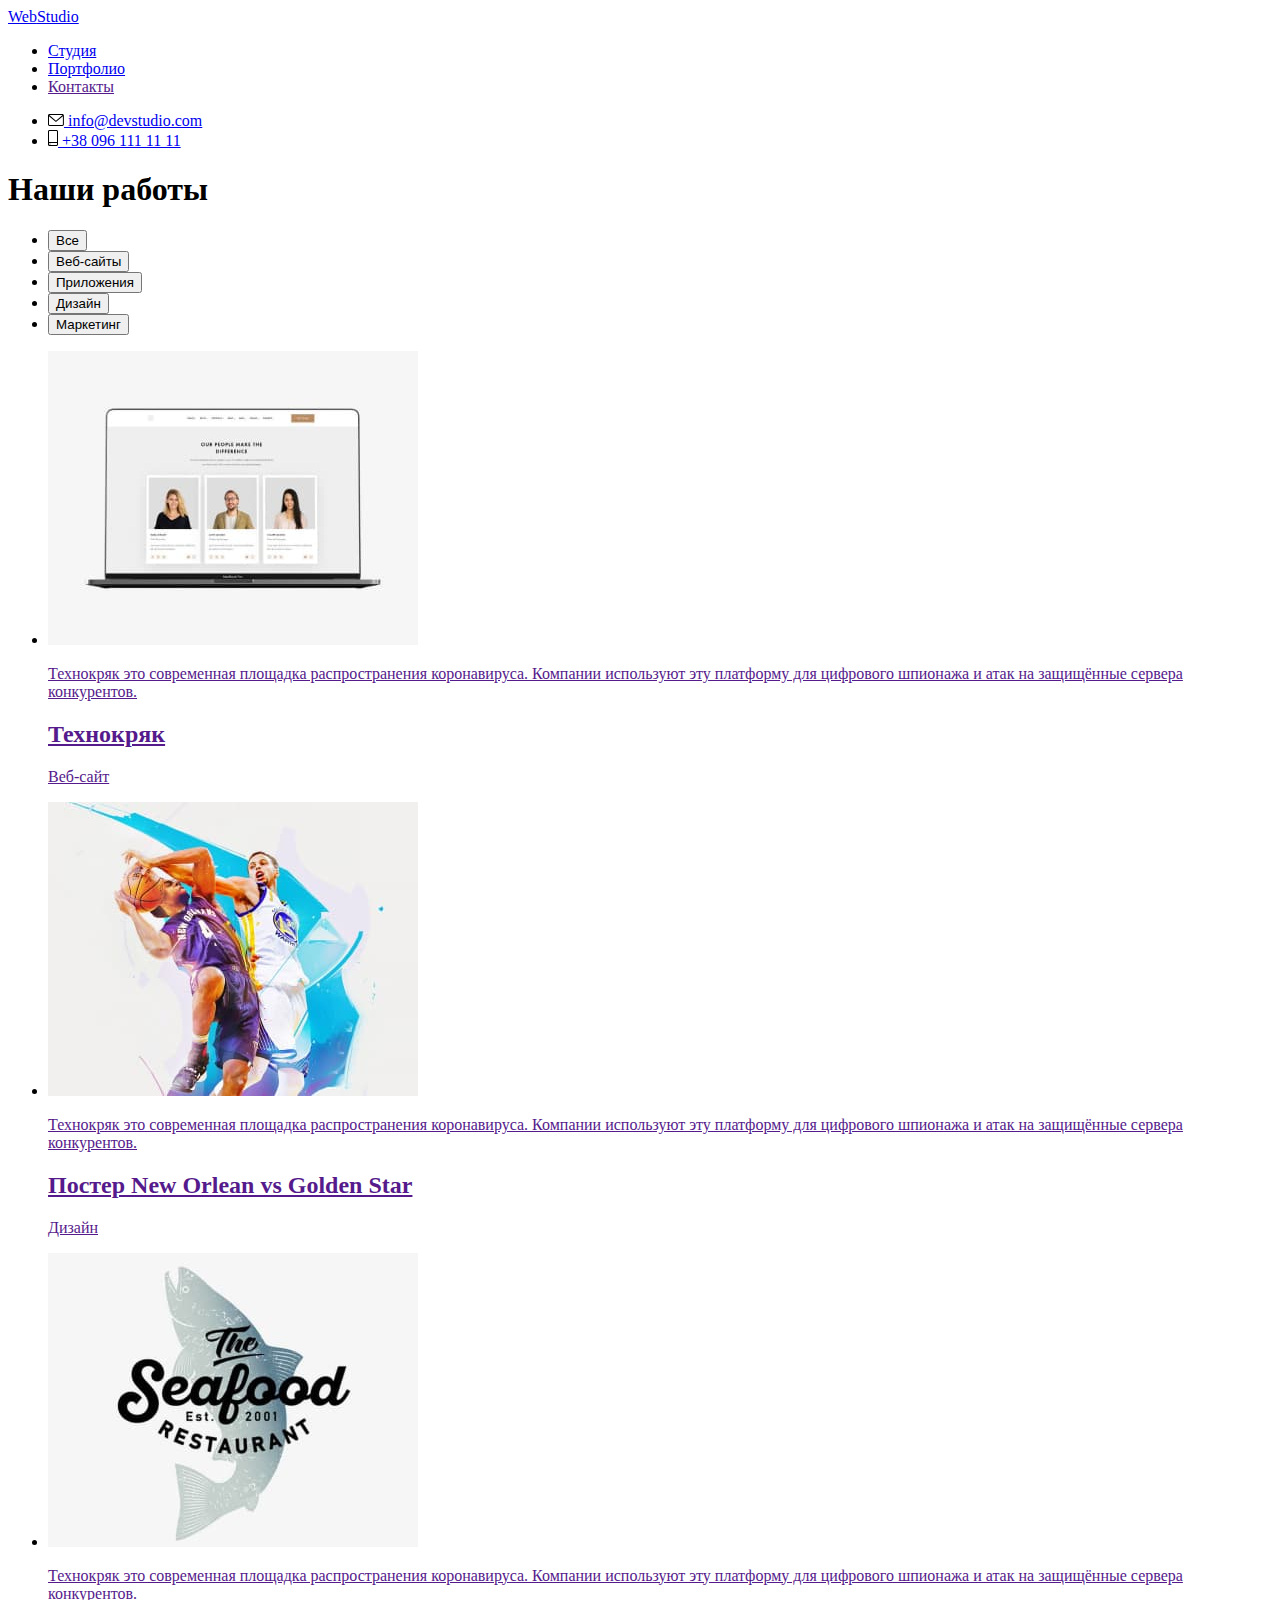
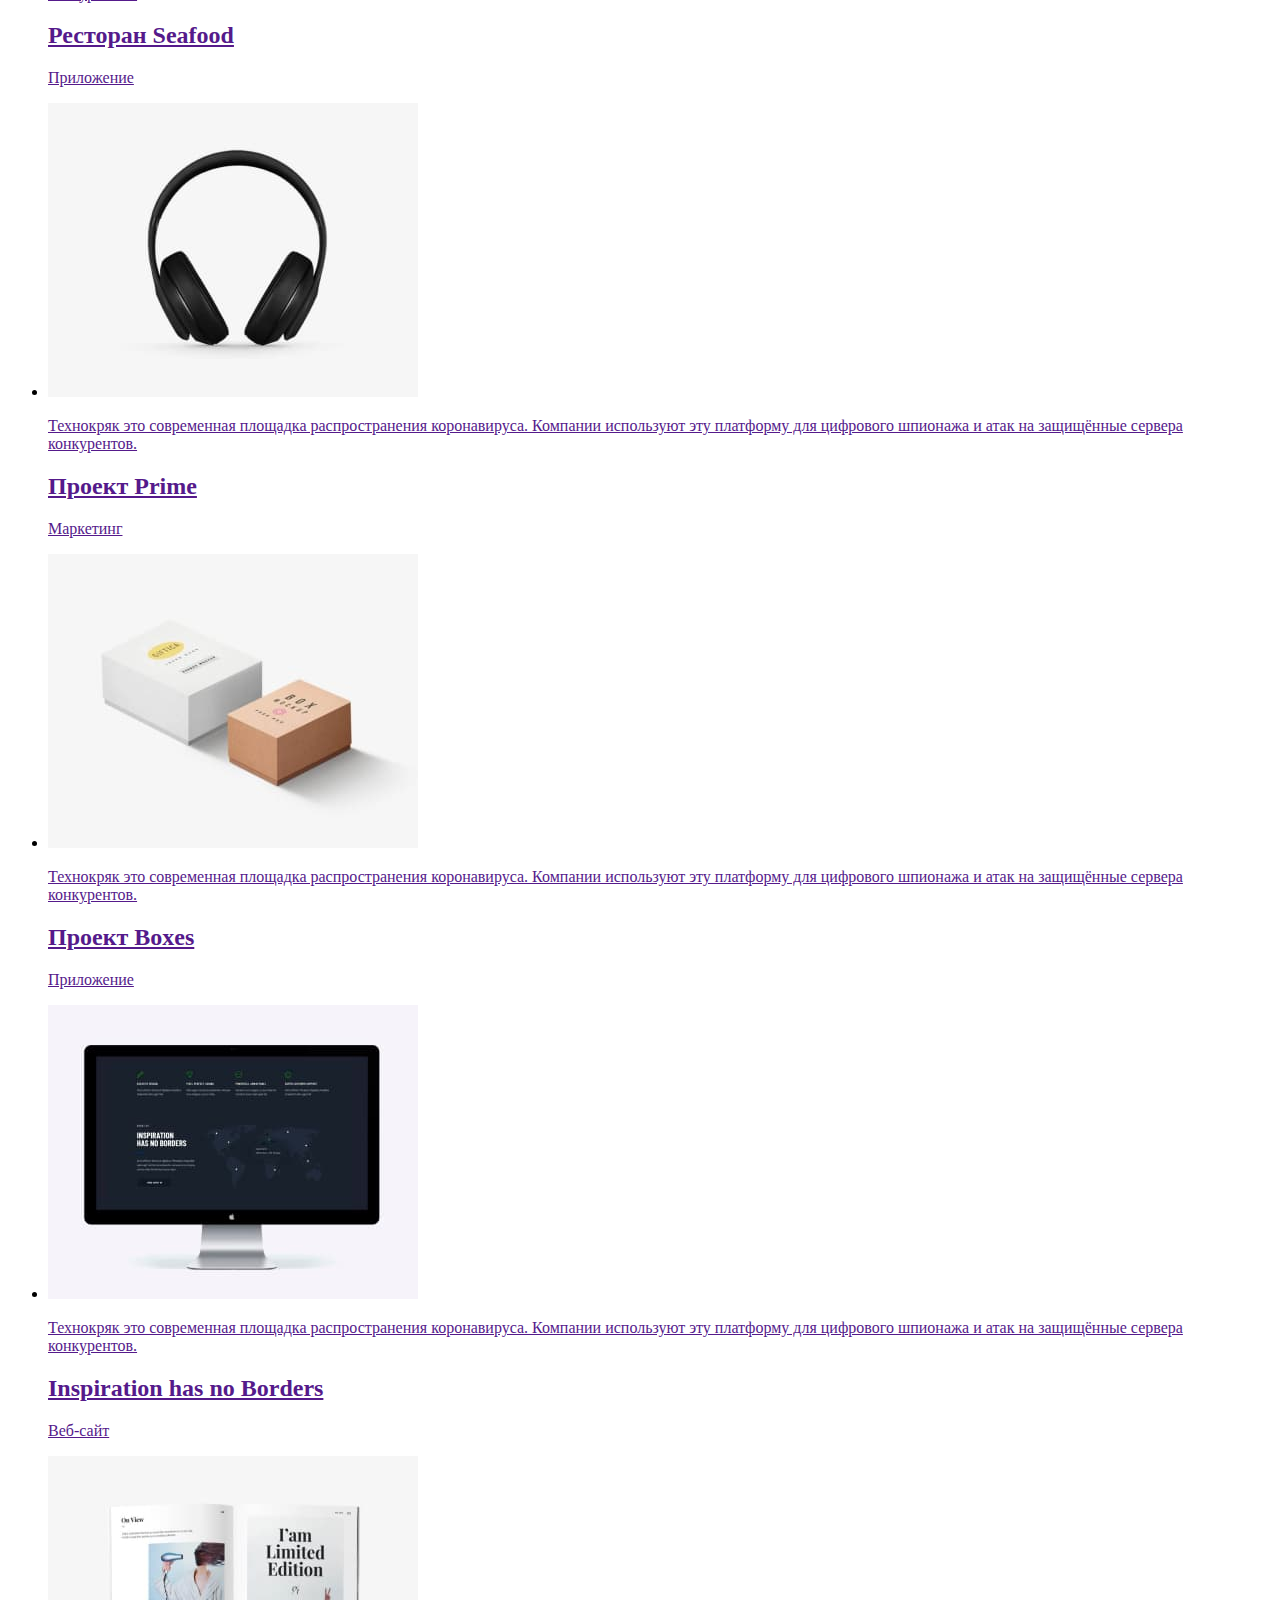
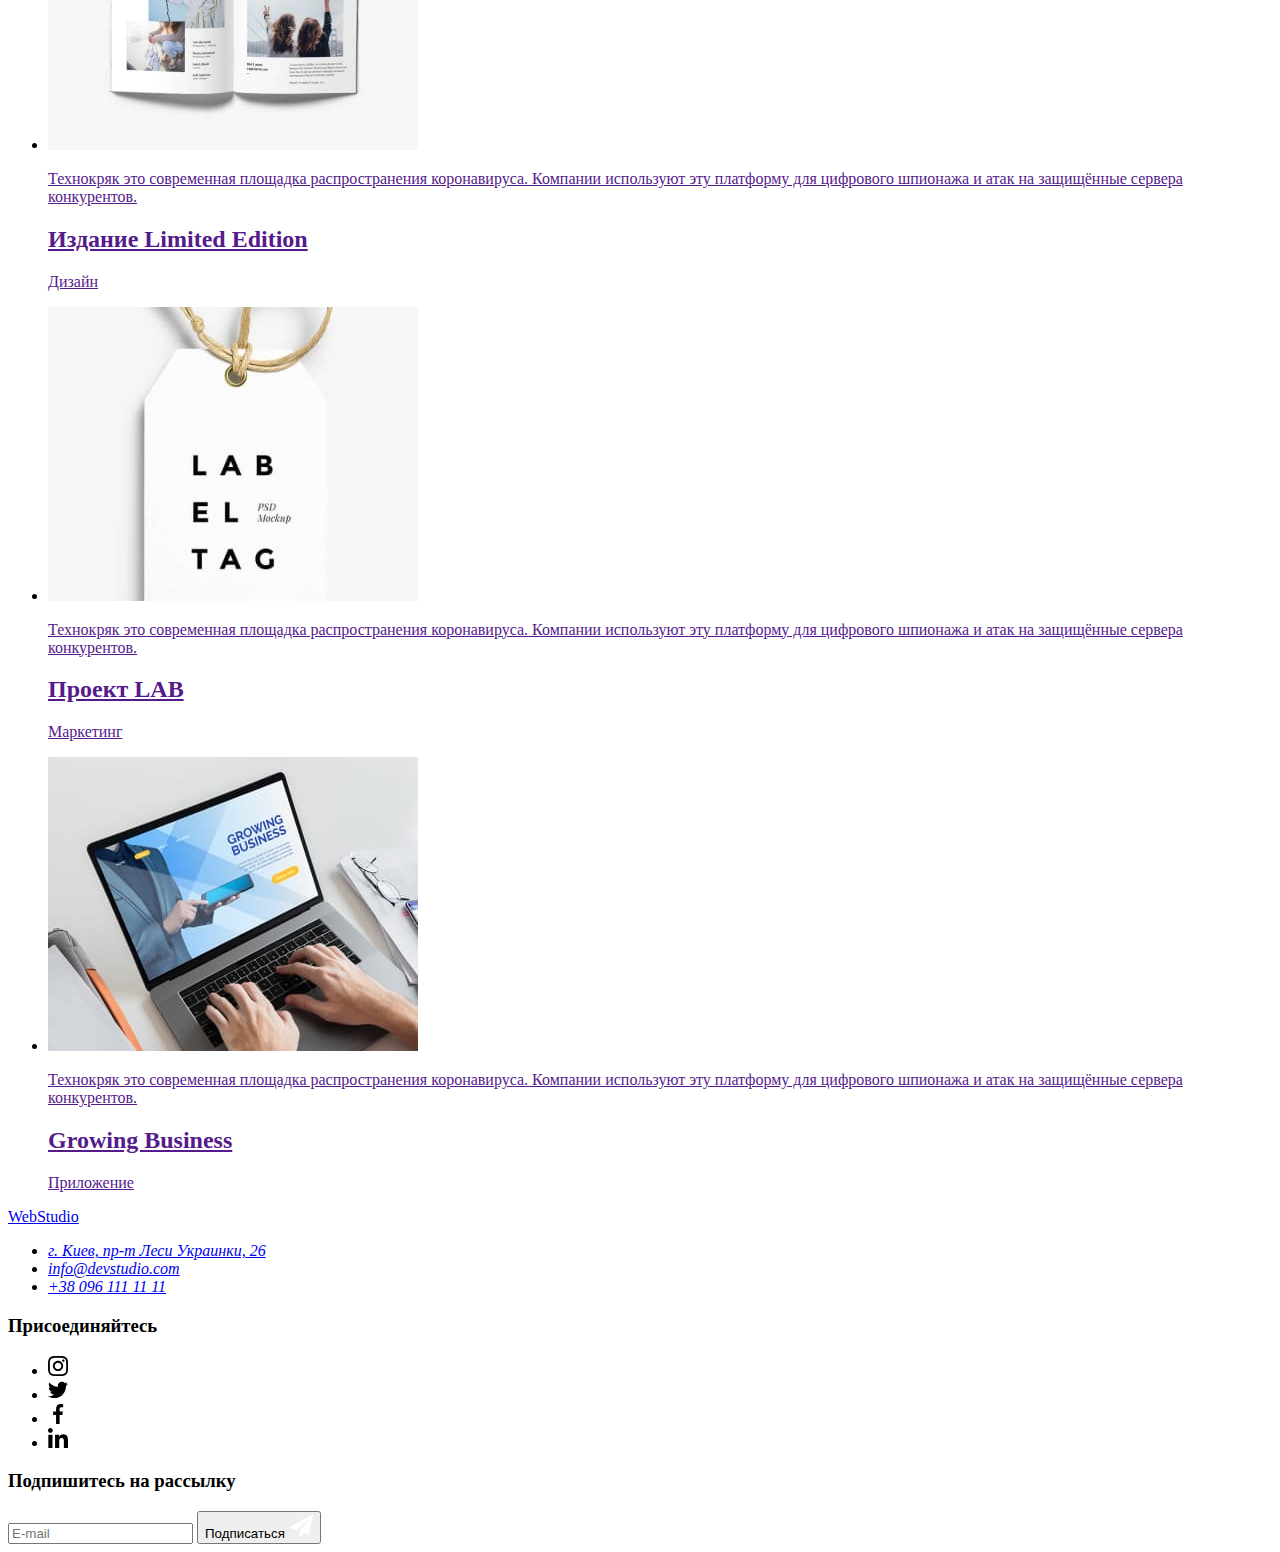
==== portfolio.html @ 63162051 "sass" ====
<!DOCTYPE html>
<html lang="ru">
<head>
    <meta charset="UTF-8">
    <meta http-equiv="X-UA-Compatible" content="IE=edge">
    <meta name="viewport" content="width=device-width, initial-scale=1.0">
    <title>Portfolio</title>
    <link rel="stylesheet" href="./dist/main.min.css">
</head>
<body>
    <header class="container header-container">
        <nav class="site-nav">
            <a href="./index.html" class="logo">Web<span class="logo__style">Studio</span></a>
            <ul class="navigation">
                <li class="navigation__item">
                    <a href="./index.html" class="navigation__link ">Студия</a>
                </li>
                <li class="navigation__item">
                    <a href="./portfolio.html" class="navigation__link navigation__link-current">Портфолио</a>
                </li>
                <li class="navigation__item">
                    <a href="" class="navigation__link">Контакты</a>
                </li>
            </ul>
        </nav>
        <ul class="contacts">
            <li class="contacts__item">
                <a href="mailto:info@devstudio.com" class="contacts__link">
                    <svg class="contacts__icon" width="16" height="12">
                        <use href="./images/sprite.svg#icon-envelope">
                        </use>
                    </svg> info@devstudio.com
                </a>
            </li>
            <li class="contacts__item">
                <a href="tel:+380961111111" class="contacts__link">
                    <svg class="contacts__icon" width="10" height="16">
                        <use href="./images/sprite.svg#icon-smartphone">
                        </use>
                    </svg> +38 096 111 11 11
                </a>
            </li>
        </ul>
    </header>
    <!--Основной контент страницы Портфолио-->
    <main>
        <section class="section section__project">
            <div class="container">
                <!--Загаловок скроем-->
                <h1 class="visually-hidden">Наши работы</h1>
                <ul class="filter">
                    <li class="filter__item"><button type="button" class="filter__style">Все</button></li>
                    <li class="filter__item"><button type="button" class="filter__style">Веб-сайты</button></li>
                    <li class="filter__item"><button type="button" class="filter__style">Приложения</button></li>
                    <li class="filter__item"><button type="button" class="filter__style">Дизайн</button></li>
                    <li class="filter__item"><button type="button" class="filter__style">Маркетинг</button></li>
                </ul>
                <ul class="project">
                    <li class="project__item">
                        <a href="" class="project__content">
                            <div class="project__wrapp">
                                <img src="./images/kryak.jpg" alt="Ноутбук с изображением сайта" width="370" height="294">
                                <p class="project-hidden-late">
                                    Технокряк это современная площадка распространения коронавируса. Компании используют эту платформу для цифрового
                                    шпионажа и атак на защищённые сервера конкурентов.
                                </p>
                            </div>
                            <div class="project__box">
                                <h2 class="project__title">Технокряк</h2>
                                <p class="project__text">Веб-сайт</p>
                            </div>
                        </a>
                    </li>
                    <li class="project__item">
                        <a href="" class="project__content">
                            <div class="project__wrapp">
                                <img src="./images/poster.jpg" alt="Два баскетболиста с мячом в прыжке" width="370" height="294">
                                <p class="project-hidden-late">
                                    Технокряк это современная площадка распространения коронавируса. Компании используют эту платформу для цифрового
                                    шпионажа и атак на защищённые сервера конкурентов.
                                </p>
                            </div>
                            <div class="project__box">
                                <h2 class="project__title">Постер New Orlean vs Golden Star</h2>
                                <p class="project__text">Дизайн</p>
                            </div>
                        </a>
                    </li>
                    <li class="project__item">
                        <a href="" class="project__content">
                            <div class="project__wrapp">
                                <img src="./images/resto.jpg" alt="Логотип ресторана Seafood" width="370" height="294">
                                <p class="project-hidden-late">
                                    Технокряк это современная площадка распространения коронавируса. Компании используют эту платформу для цифрового
                                    шпионажа и атак на защищённые сервера конкурентов.
                                </p>
                            </div>
                            <div class="project__box">
                                <h2 class="project__title">Ресторан Seafood</h2>
                                <p class="project__text">Приложение</p>
                            </div>
                        </a>
                    </li>
                    <li class="project__item">
                        <a href="" class="project__content">
                            <div class="project__wrapp">
                                <img src="./images/prime.jpg" alt="Наушники" width="370" height="294">
                                <p class="project-hidden-late">
                                    Технокряк это современная площадка распространения коронавируса. Компании используют эту платформу для цифрового
                                    шпионажа и атак на защищённые сервера конкурентов.
                                </p>
                            </div>
                            <div class="project__box">
                                <h2 class="project__title">Проект Prime</h2>
                                <p class="project__text">Маркетинг</p>
                            </div>
                    </a>
                    </li>
                    <li class="project__item">
                        <a href="" class="project__content">
                            <div class="project__wrapp">
                                <img src="./images/boxes.jpg" alt="Две коробки" width="370" height="294">
                                <p class="project-hidden-late">
                                    Технокряк это современная площадка распространения коронавируса. Компании используют эту платформу для цифрового
                                    шпионажа и атак на защищённые сервера конкурентов.
                                </p>
                            </div>
                            <div class="project__box">
                                <h2 class="project__title">Проект Boxes</h2>
                                <p class="project__text">Приложение</p>
                            </div>
                        </a>
                    </li>
                    <li class="project__item">
                        <a href="" class="project__content">
                            <div class="project__wrapp">
                                <img src="./images/website.jpg" alt="Монитор Apple с изображением сайта" width="370" height="294">
                                <p class="project-hidden-late">
                                    Технокряк это современная площадка распространения коронавируса. Компании используют эту платформу для цифрового
                                    шпионажа и атак на защищённые сервера конкурентов.
                                </p>
                            </div>
                            <div class="project__box">
                                <h2 class="project__title">Inspiration has no Borders</h2>
                                <p class="project__text">Веб-сайт</p>
                            </div>
                        </a>
                    </li>
                    <li class="project__item">
                       <a href="" class="project__content">
                            <div class="project__wrapp">
                                <img src="./images/design.jpg" alt="Страницы журнала" width="370" height="294">
                                <p class="project-hidden-late">
                                    Технокряк это современная площадка распространения коронавируса. Компании используют эту платформу для цифрового
                                    шпионажа и атак на защищённые сервера конкурентов.
                                </p>
                            </div>
                            <div class="project__box">
                                <h2 class="project__title">Издание Limited Edition</h2>
                                <p class="project__text">Дизайн</p>
                            </div>
                       </a>
                    </li>
                    <li class="project__item">
                        <a href="" class="project__content">
                            <div class="project__wrapp">
                                <img src="./images/lab.jpg" alt="Белый ярлык для продукта" width="370" height="294">
                                <p class="project-hidden-late">
                                    Технокряк это современная площадка распространения коронавируса. Компании используют эту платформу для цифрового
                                    шпионажа и атак на защищённые сервера конкурентов.
                                </p>
                            </div>
                            <div class="project__box">
                                <h2 class="project__title">Проект LAB</h2>
                                <p class="project__text">Маркетинг</p>
                            </div>
                        </a>
                    </li>
                    <li class="project__item">
                        <a href="" class="project__content">
                            <div class="project__wrapp">
                                <img src="./images/app.jpg" alt="Ноутбук с изображением приложения" width="370" height="294">
                                <p class="project-hidden-late">
                                    Технокряк это современная площадка распространения коронавируса. Компании используют эту платформу для цифрового
                                    шпионажа и атак на защищённые сервера конкурентов.
                                </p>
                            </div>
                            <div class="project__box">
                                <h2 class="project__title">Growing Business</h2>
                                <p class="project__text">Приложение</p>
                            </div>
                        </a>
                    </li>
                </ul>
            </div>
        </section>
    </main>
    <!--Подвал-->
    <footer class="footer">
        <div class="container footer__position">
            <div class="footer__address">
                <a href="./index.html" class="logo logo__footer">Web<span class="logo__style-white">Studio</span></a>
                <address class="address">
                    <ul class="address__studio">
                        <li class="address__item">
                            <a href="https://www.google.com.ua/maps/place/%D0%B1%D1%83%D0%BB.+%D0%9B%D0%B5%D1%81%D0%B8+%D0%A3%D0%BA%D1%80%D0%B0%D0%B8%D0%BD%D0%BA%D0%B8,+26,+%D0%9A%D0%B8%D0%B5%D0%B2,+02000/@50.4265841,30.5361971,17z/"
                                target="_blank" class="link-map">г. Киев, пр-т Леси Украинки, 26</a>
                        </li>
                        <li class="address__item">
                            <a href="mailto:info@devstudio.com" class="address__link">info@devstudio.com</a>
                        </li>
                        <li class="address__item">
                            <a href="tel:+380961111111" class="address__link">+38 096 111 11 11</a>
                        </li>
                    </ul>
                </address>
            </div>
            <div class="account">
                <h3 class="account__title">Присоединяйтесь</h3>
                <ul class="account__list">
                    <li class="account__item">
                        <a href="" class="account__link">
                            <svg class="account__icon" width="20" height="20">
                                <use href="./images/sprite.svg#icon-instagram">
                                </use>
                            </svg>
                        </a>
                    </li>
                    <li class="account__item">
                        <a href="" class="account__link">
                            <svg class="account__icon" width="20" height="20">
                                <use href="./images/sprite.svg#icon-twitter">
                                </use>
                            </svg>
                        </a>
                    </li>
                    <li class="account__item">
                        <a href="" class="account__link">
                            <svg class="account__icon" width="20" height="20">
                                <use href="./images/sprite.svg#icon-facebook">
                                </use>
                            </svg>
                        </a>
                    </li>
                    <li class="account__item">
                        <a href="" class="account__link">
                            <svg class="account__icon" width="20" height="20">
                                <use href="./images/sprite.svg#icon-linkedin">
                                </use>
                            </svg>
                        </a>
                    </li>
                </ul>
            </div>
            <div class="footer-form-box">
                <h3 class="account__title">Подпишитесь на рассылку</h3>
                <form class="form">
                    <input type="email" name="email" placeholder="E-mail" class="form__input">
                    <button type="submit" class="form__submit">Подписаться
                        <svg class="form__svg" width="24" height="24">
                            <use href="./images/sprite.svg#icon-send"></use>
                        </svg>
                    </button>
                </form>
            </div>
        </div>
    </footer>
</body>
</html>
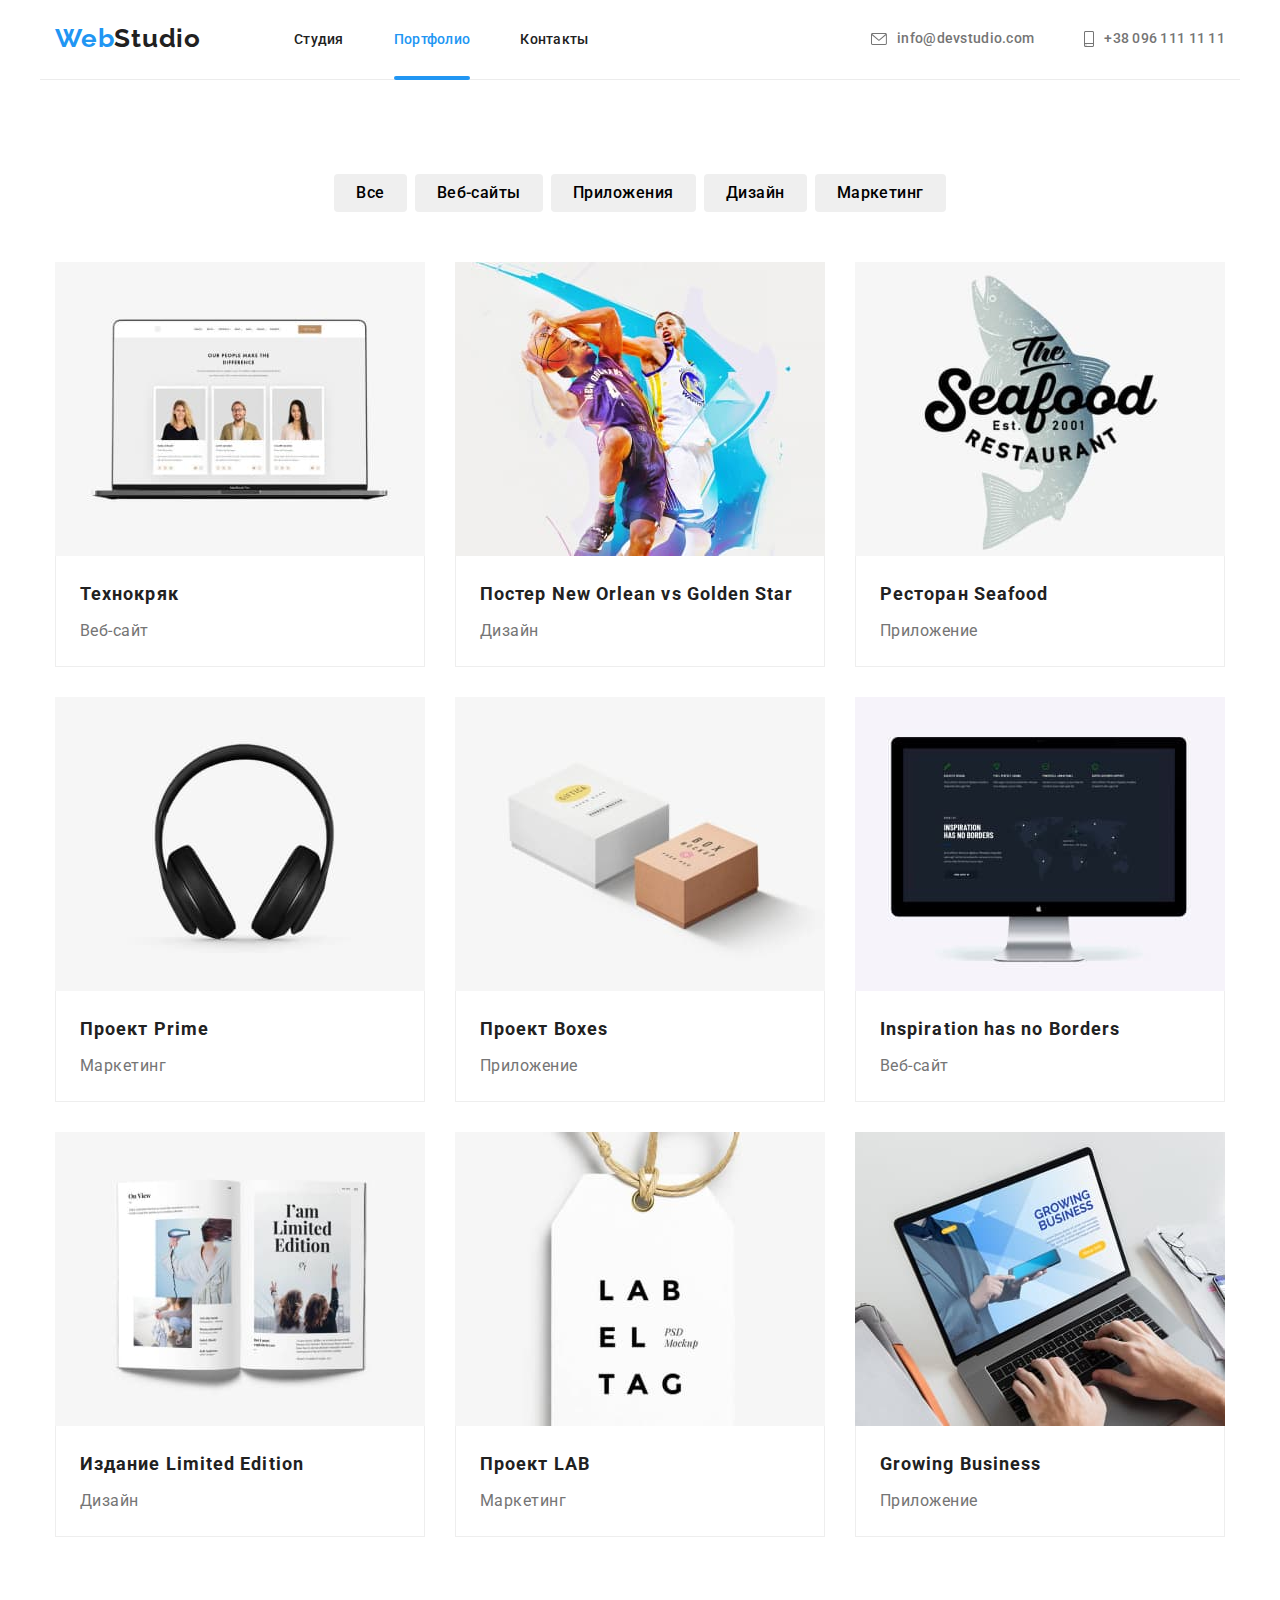
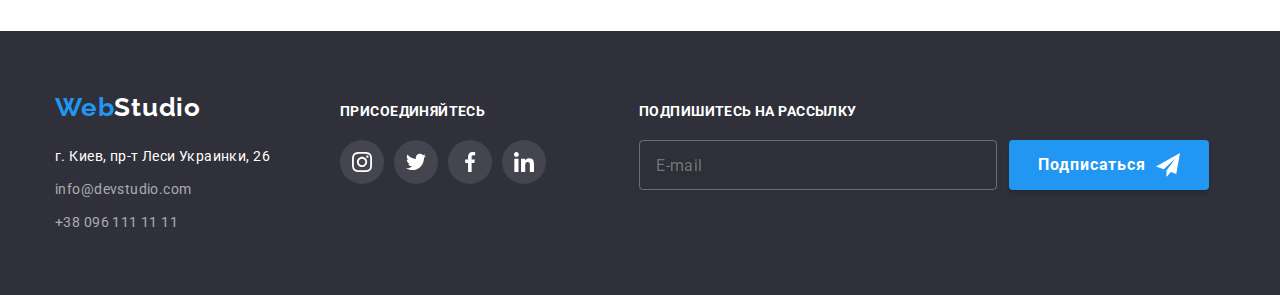
==== commit 6cf753fe: "dist del" ====
--- a/portfolio.html
+++ b/portfolio.html
@@ -5,7 +5,7 @@
     <meta http-equiv="X-UA-Compatible" content="IE=edge">
     <meta name="viewport" content="width=device-width, initial-scale=1.0">
     <title>Portfolio</title>
-    <link rel="stylesheet" href="./dist/main.min.css">
+    <link rel="stylesheet" href="./css/main.min.css">
 </head>
 <body>
     <header class="container header-container">
--- a/css/main.min.css
+++ b/css/main.min.css
@@ -0,0 +1,2 @@
+@import url("https://fonts.googleapis.com/css2?family=Raleway:wght@700&family=Roboto:wght@400;500;700;900&display=swap");@import url("https://cdnjs.cloudflare.com/ajax/libs/modern-normalize/1.1.0/modern-normalize.css");*,::before,::after{-webkit-box-sizing:border-box;box-sizing:border-box}body{font-family:'Roboto', sans-serif;color:#757575}h1,h2,h3,p,ul{margin-top:0;margin-bottom:0}ul{padding:0;list-style:none}img{display:block;max-width:100%;height:auto}.logo{font-family:'Raleway', sans-serif;color:#2196f3;text-decoration:none;font-weight:700;font-size:26px;line-height:1.3;letter-spacing:0.03em;margin-right:93px}.logo__style{color:#212121}.logo__style-white{color:#ffff}.logo__footer{display:block;margin-right:0;margin-bottom:20px}.container{width:1200px;padding-left:15px;padding-right:15px;margin:0 auto}.logo{font-family:'Raleway', sans-serif;color:#2196f3;text-decoration:none;font-weight:700;font-size:26px;line-height:1.3;letter-spacing:0.03em;margin-right:93px}.logo__style{color:#212121}.logo__style-white{color:#ffff}.logo__footer{display:block;margin-right:0;margin-bottom:20px}.header-container{display:-webkit-box;display:-ms-flexbox;display:flex;-webkit-box-pack:justify;-ms-flex-pack:justify;justify-content:space-between;height:80px;padding-top:24px;padding-bottom:25px;-webkit-box-align:center;-ms-flex-align:center;align-items:center;border-bottom:1px solid #ececec}.navigation{display:-webkit-box;display:-ms-flexbox;display:flex}.navigation__item{margin-right:50px}.navigation__item:last-child{margin-right:0}.site-nav{display:-webkit-box;display:-ms-flexbox;display:flex;-webkit-box-align:center;-ms-flex-align:center;align-items:center}.navigation__link{position:relative;padding:32px 0;color:#212121;text-decoration:none;font-weight:500;font-size:14px;line-height:1.14;letter-spacing:0.02em;-webkit-transition:color 250ms cubic-bezier(0.4, 0, 0.2, 1);transition:color 250ms cubic-bezier(0.4, 0, 0.2, 1)}.navigation__link:hover,.navigation__link:focus{color:#2196f3}.navigation__link-current{color:#2196f3}.navigation__link-current::after{position:absolute;content:'';width:100%;height:4px;bottom:-1px;right:0;border-radius:2px;background-color:#2196f3}.contacts{display:-webkit-box;display:-ms-flexbox;display:flex}.contacts__item{margin-left:50px}.contacts__item:first-child{margin-left:0}.contacts__link{display:-webkit-box;display:-ms-flexbox;display:flex;-webkit-box-align:center;-ms-flex-align:center;align-items:center;color:#757575;font-weight:500;font-size:14px;line-height:1.14;letter-spacing:0.02em;text-decoration:none;-webkit-transition:color 250ms cubic-bezier(0.4, 0, 0.2, 1);transition:color 250ms cubic-bezier(0.4, 0, 0.2, 1)}.contacts__link:hover,.contacts__link:focus{color:#2196f3}.contacts__icon{margin-right:10px;fill:currentColor}.contacts__link:hover .contacts__icon,.contacts__link:focus .contacts__icon{color:#2196f3;fill:#2196f3;stroke:#2196f3}.hero{background-color:#2f303a;padding-top:200px;padding-bottom:200px;max-width:1600px;height:600px;margin-left:auto;margin-right:auto;background-image:-webkit-gradient(linear, left top, right top, from(rgba(47,48,58,0.4)), to(rgba(47,48,58,0.4))),url(../images/bgimg.jpg);background-image:linear-gradient(to right, rgba(47,48,58,0.4), rgba(47,48,58,0.4)),url(../images/bgimg.jpg);background-position:center;background-repeat:no-repeat;background-size:cover}.hero__heading{color:#ffff;font-weight:900;font-size:44px;line-height:1.36;text-align:center;letter-spacing:0.06em;text-transform:uppercase;margin-bottom:30px}.hero__container{display:-webkit-box;display:-ms-flexbox;display:flex;-webkit-box-orient:vertical;-webkit-box-direction:normal;-ms-flex-direction:column;flex-direction:column;-webkit-box-align:center;-ms-flex-align:center;align-items:center;-webkit-box-pack:center;-ms-flex-pack:center;justify-content:center}.hero__button{color:#ffff;background-color:#2196f3;font-family:inherit;font-weight:bold;font-size:16px;line-height:1.88;display:-webkit-box;display:-ms-flexbox;display:flex;-webkit-box-align:center;-ms-flex-align:center;align-items:center;text-align:center;letter-spacing:0.06em;cursor:pointer;border-radius:4px;padding:10px 32px;border:none;outline:none;-webkit-transition:opacity 250ms cubic-bezier(0.4, 0, 0.2, 1);transition:opacity 250ms cubic-bezier(0.4, 0, 0.2, 1)}.hero__button:hover{opacity:0.8}.backdrop{position:fixed;left:0;top:0;width:100%;height:100%;background-color:rgba(0,0,0,0.2);opacity:1;-webkit-transition:opacity 250ms cubic-bezier(0.4, 0, 0.2, 1);transition:opacity 250ms cubic-bezier(0.4, 0, 0.2, 1)}.backdrop.is-hidden{opacity:0;visibility:hidden;pointer-events:none}.modal{position:absolute;width:528px;min-height:581px;padding:40px 39px 40px 41px;left:50%;top:50%;-webkit-transform:translate(-50%, -50%) scale(1);transform:translate(-50%, -50%) scale(1);-webkit-transition:-webkit-transform 250ms cubic-bezier(0.4, 0, 0.2, 1);transition:-webkit-transform 250ms cubic-bezier(0.4, 0, 0.2, 1);transition:transform 250ms cubic-bezier(0.4, 0, 0.2, 1);transition:transform 250ms cubic-bezier(0.4, 0, 0.2, 1), -webkit-transform 250ms cubic-bezier(0.4, 0, 0.2, 1);background-color:#fff;-webkit-box-shadow:0px 1px 3px rgba(0,0,0,0.12),0px 1px 1px rgba(0,0,0,0.14),0px 2px 1px rgba(0,0,0,0.2);box-shadow:0px 1px 3px rgba(0,0,0,0.12),0px 1px 1px rgba(0,0,0,0.14),0px 2px 1px rgba(0,0,0,0.2);border-radius:4px}.button-close-modal{display:-webkit-box;display:-ms-flexbox;display:flex;-webkit-box-align:center;-ms-flex-align:center;align-items:center;position:absolute;top:8px;right:8px;width:30px;height:30px;background:#ffffff;border:1px solid rgba(0,0,0,0.1);border-radius:50%;cursor:pointer;-webkit-transition:fill 250ms cubic-bezier(0.4, 0, 0.2, 1);transition:fill 250ms cubic-bezier(0.4, 0, 0.2, 1)}.button-close-modal:hover .icon-close-modal,.button-close-modal:focus .icon-close-modal{fill:#2196f3}.modal__title{font-weight:700;font-size:20px;line-height:23px;text-align:center;letter-spacing:0.03em;color:#212121;margin-bottom:12px}.modal__box{position:relative;width:100%;margin-bottom:10px;cursor:pointer}.modal__label{display:block;margin-bottom:4px;font-size:12px;line-height:1.2;letter-spacing:0.01em;color:#757575}.modal__input{width:100%;min-height:40px;border:1px solid rgba(33,33,33,0.2);border-radius:4px;cursor:pointer;padding-left:40px;outline:none;-webkit-transition:border-color 250ms cubic-bezier(0.4, 0, 0.2, 1);transition:border-color 250ms cubic-bezier(0.4, 0, 0.2, 1)}.modal__input .modal__input:focus{border-color:#2196f3}.modal__icon{position:absolute;left:12px;bottom:11px;-webkit-transition:fill 250ms cubic-bezier(0.4, 0, 0.2, 1);transition:fill 250ms cubic-bezier(0.4, 0, 0.2, 1)}.modal__field:focus .modal__icon,.modal__field:hover .modal__icon{fill:#2196f3}.modal__comment{display:block;resize:none;width:100%;height:120px;padding:12px 16px;border:1px solid rgba(33,33,33,0.2);border-radius:4px;font-size:14px;line-height:16px;letter-spacing:0.01em;color:rgba(117,117,117,0.5);outline:none;-webkit-transition:border-color 250ms cubic-bezier(0.4, 0, 0.2, 1);transition:border-color 250ms cubic-bezier(0.4, 0, 0.2, 1)}.modal__comment:focus,.modal__comment:hover{border-color:#2196f3}.checkbox{display:-webkit-box;display:-ms-flexbox;display:flex;-webkit-box-pack:center;-ms-flex-pack:center;justify-content:center;-webkit-box-align:center;-ms-flex-align:center;align-items:center;margin-top:15px;margin-bottom:30px}.hidden{position:absolute;width:1px;height:1px;margin:-1px;padding:0;overflow:hidden;border:0;clip:rect(0 0 0 0)}.checkbox__send{display:-webkit-box;display:-ms-flexbox;display:flex;-webkit-box-pack:center;-ms-flex-pack:center;justify-content:center;-webkit-box-align:center;-ms-flex-align:center;align-items:center;width:16px;height:15px;border:2px solid #212121;border-radius:2px;margin-right:7px;-webkit-transition:border-color 250ms cubic-bezier(0.4, 0, 0.2, 1);transition:border-color 250ms cubic-bezier(0.4, 0, 0.2, 1)}.checkbox__label{display:-webkit-box;display:-ms-flexbox;display:flex;-webkit-box-pack:center;-ms-flex-pack:center;justify-content:center;-webkit-box-align:center;-ms-flex-align:center;align-items:center;font-size:14px;line-height:24px;letter-spacing:0.03em;color:#757575}.agreement-link{color:#2196f3;font-size:14px;line-height:24px;letter-spacing:0.03em}.checkbox__input:checked+.checkbox__label .checkbox__send{background-color:#2196f3;border:none}.checkbox__input:hover+.checkbox__label .checkbox__send,.checkbox__input:focus+.checkbox__label .checkbox__send{border-color:#2196f3}.modal-submit-button{margin:0 auto;width:200px;height:50px;color:#ffff;background-color:#2196f3;font-family:inherit;font-weight:700;font-size:16px;line-height:1.88;display:block;-webkit-box-align:center;-ms-flex-align:center;align-items:center;text-align:center;letter-spacing:0.06em;cursor:pointer;border-radius:4px;padding:10px 32px;border:none;outline:none;-webkit-box-shadow:0px 4px 4px rgba(0,0,0,0.15);box-shadow:0px 4px 4px rgba(0,0,0,0.15);border-radius:4px;-webkit-transition:background-color 250ms cubic-bezier(0.4, 0, 0.2, 1);transition:background-color 250ms cubic-bezier(0.4, 0, 0.2, 1)}.modal-submit-button:hover,.modal-submit-button:focus{background-color:#188ce8}.visually-hidden{position:absolute;clip:rect(0 0 0 0);width:1px;height:1px;margin:-1px}.section{padding-top:94px;padding-bottom:94px}.row{display:-webkit-box;display:-ms-flexbox;display:flex}.advantages__item{margin-left:30px}.advantages__item:first-child{margin-left:0}.advantages__box{display:-webkit-box;display:-ms-flexbox;display:flex;-webkit-box-pack:center;-ms-flex-pack:center;justify-content:center;-webkit-box-align:center;-ms-flex-align:center;align-items:center;width:270px;height:120px;background-color:#f5f4fa;border-radius:4px;margin-bottom:30px}.advantages__title{color:#212121;font-weight:700;font-size:14px;line-height:1.14;letter-spacing:0.03em;text-transform:uppercase;margin-bottom:10px}.advantages__text{color:#757575;font-size:14px;line-height:1.71;letter-spacing:0.05em}.section__work{padding-top:0px}.section__title{color:#212121;font-weight:bold;font-size:36px;line-height:1.17;text-align:center;letter-spacing:0.03em;margin-bottom:50px}.work__item{position:relative;margin-right:30px}.work__item:last-child{margin-right:0}.work__title{position:absolute;display:-webkit-box;display:-ms-flexbox;display:flex;-webkit-box-pack:center;-ms-flex-pack:center;justify-content:center;-webkit-box-align:center;-ms-flex-align:center;align-items:center;left:0;bottom:0;width:370px;height:70px;background-color:rgba(47,48,58,0.8)}.work__text{color:#ffff;font-weight:700;font-size:14px;line-height:1.14;letter-spacing:0.03em;text-transform:uppercase}.dream-team{background-color:#f5f4fa}.team__item{margin-right:30px}.team__item:last-child{margin-right:0}.team__content{display:-webkit-box;display:-ms-flexbox;display:flex;-webkit-box-orient:vertical;-webkit-box-direction:normal;-ms-flex-direction:column;flex-direction:column;background-color:#ffff;-webkit-box-shadow:0px 1px 3px rgba(0,0,0,0.12),0px 1px 1px rgba(0,0,0,0.14),0px 2px 1px rgba(0,0,0,0.2);box-shadow:0px 1px 3px rgba(0,0,0,0.12),0px 1px 1px rgba(0,0,0,0.14),0px 2px 1px rgba(0,0,0,0.2);border-radius:0px 0px 4px 4px}.team__card{padding-top:30px;padding-bottom:30px}.team__title{color:#212121;font-weight:500;font-size:16px;line-height:1.19;text-align:center;letter-spacing:0.03em;margin-bottom:10px}.team__text{color:#757575;font-size:16px;line-height:1.19;text-align:center;letter-spacing:0.03em;margin-bottom:16px}.networks{display:-webkit-box;display:-ms-flexbox;display:flex;-webkit-box-pack:center;-ms-flex-pack:center;justify-content:center;-webkit-box-align:center;-ms-flex-align:center;align-items:center}.networks__item{margin-right:10px}.networks__item:last-child{margin-right:0}.networks__link{display:-webkit-box;display:-ms-flexbox;display:flex;-webkit-box-pack:center;-ms-flex-pack:center;justify-content:center;-webkit-box-align:center;-ms-flex-align:center;align-items:center;border-radius:50%;width:44px;height:44px;-webkit-transition:background-color 250ms cubic-bezier(0.4, 0, 0.2, 1);transition:background-color 250ms cubic-bezier(0.4, 0, 0.2, 1)}.networks__link:focus,.networks__link:hover{background-color:#2196f3}.networks__icon{fill:#afb1b8;-webkit-transition:fill 250ms cubic-bezier(0.4, 0, 0.2, 1);transition:fill 250ms cubic-bezier(0.4, 0, 0.2, 1)}.networks__link:focus .networks__icon,.networks__link:hover .networks__icon{fill:#ffff}.clients__item{-webkit-box-sizing:border-box;box-sizing:border-box;-ms-flex-preferred-size:calc(100% / 6 - 30px);flex-basis:calc(100% / 6 - 30px);margin-right:30px}.clients__item:last-child{margin-right:0}.clients__link{display:-webkit-box;display:-ms-flexbox;display:flex;-webkit-box-pack:center;-ms-flex-pack:center;justify-content:center;-webkit-box-align:center;-ms-flex-align:center;align-items:center;width:170px;height:92px;border:1px solid #afb1b8;border-radius:4px;-webkit-transition:border-color 250ms cubic-bezier(0.4, 0, 0.2, 1);transition:border-color 250ms cubic-bezier(0.4, 0, 0.2, 1)}.clients__link:hover,.clients__link:focus{border-color:#2196f3}.clients__icon{display:block;margin-top:0;margin-bottom:0;width:106px;height:60px;fill:#afb1b8;-webkit-transition:fill 250ms cubic-bezier(0.4, 0, 0.2, 1);transition:fill 250ms cubic-bezier(0.4, 0, 0.2, 1)}.clients__link:focus .clients__icon,.clients__link:hover .clients__icon{fill:#2196f3}.section__projects{padding-top:94px;padding-bottom:64px}.filter{display:-webkit-box;display:-ms-flexbox;display:flex;-webkit-box-pack:center;-ms-flex-pack:center;justify-content:center;margin-bottom:50px}.filter__item{margin-right:8px}.filter__item:last-child{margin-right:0}.filter__style{font-family:inherit;font-weight:500;font-size:16px;line-height:1.62;text-align:center;letter-spacing:0.03em;border:none;border-radius:4px;padding:6px 22px;-webkit-transition:background-color 250ms cubic-bezier(0.4, 0, 0.2, 1),color 250ms cubic-bezier(0.4, 0, 0.2, 1),-webkit-box-shadow 250ms cubic-bezier(0.4, 0, 0.2, 1);transition:background-color 250ms cubic-bezier(0.4, 0, 0.2, 1),color 250ms cubic-bezier(0.4, 0, 0.2, 1),-webkit-box-shadow 250ms cubic-bezier(0.4, 0, 0.2, 1);transition:background-color 250ms cubic-bezier(0.4, 0, 0.2, 1),color 250ms cubic-bezier(0.4, 0, 0.2, 1),box-shadow 250ms cubic-bezier(0.4, 0, 0.2, 1);transition:background-color 250ms cubic-bezier(0.4, 0, 0.2, 1),color 250ms cubic-bezier(0.4, 0, 0.2, 1),box-shadow 250ms cubic-bezier(0.4, 0, 0.2, 1),-webkit-box-shadow 250ms cubic-bezier(0.4, 0, 0.2, 1)}.filter__style:focus,.filter__style:hover{color:#ffff;background-color:#2196f3;cursor:pointer;-webkit-box-shadow:0px 3px 1px rgba(0,0,0,0.1),0px 1px 2px rgba(0,0,0,0.08),0px 2px 2px rgba(0,0,0,0.12);box-shadow:0px 3px 1px rgba(0,0,0,0.1),0px 1px 2px rgba(0,0,0,0.08),0px 2px 2px rgba(0,0,0,0.12)}.project{display:-webkit-box;display:-ms-flexbox;display:flex;-ms-flex-wrap:wrap;flex-wrap:wrap;padding:0;margin:0;margin-left:calc(-1 * 30px);margin-top:calc(-1 * 30px)}.project__item{margin-left:30px;margin-top:30px;-ms-flex-preferred-size:calc(100 / 3 - 30px);flex-basis:calc(100 / 3 - 30px)}.project__content{display:-webkit-box;display:-ms-flexbox;display:flex;-webkit-box-orient:vertical;-webkit-box-direction:normal;-ms-flex-direction:column;flex-direction:column;background-color:#ffff;text-decoration:none;-webkit-transition:-webkit-box-shadow 250ms cubic-bezier(0.4, 0, 0.2, 1);transition:-webkit-box-shadow 250ms cubic-bezier(0.4, 0, 0.2, 1);transition:box-shadow 250ms cubic-bezier(0.4, 0, 0.2, 1);transition:box-shadow 250ms cubic-bezier(0.4, 0, 0.2, 1), -webkit-box-shadow 250ms cubic-bezier(0.4, 0, 0.2, 1)}.project__content:focus,.project__content:hover{-webkit-box-shadow:0px 1px 1px rgba(0,0,0,0.12),0px 4px 4px rgba(0,0,0,0.06),1px 4px 6px rgba(0,0,0,0.16);box-shadow:0px 1px 1px rgba(0,0,0,0.12),0px 4px 4px rgba(0,0,0,0.06),1px 4px 6px rgba(0,0,0,0.16);cursor:pointer}.project__wrapp{position:relative;overflow:hidden}.project-hidden-late{position:absolute;padding:63px 24px;width:370px;top:0;left:0;height:100%;-webkit-transform:translateY(100%);transform:translateY(100%);-webkit-transition:-webkit-transform 250ms cubic-bezier(0.4, 0, 0.2, 1);transition:-webkit-transform 250ms cubic-bezier(0.4, 0, 0.2, 1);transition:transform 250ms cubic-bezier(0.4, 0, 0.2, 1);transition:transform 250ms cubic-bezier(0.4, 0, 0.2, 1), -webkit-transform 250ms cubic-bezier(0.4, 0, 0.2, 1);font-size:18px;line-height:1.56;letter-spacing:0.03em;color:#ffffff;background:rgba(33,150,243,0.9)}.project__content:focus .project-hidden-late,.project__content:hover .project-hidden-late{-webkit-transform:translateY(0);transform:translateY(0)}.project__box{padding:20px 24px;border:1px solid #eeeeee;border-top:none}.project__title{color:#212121;font-weight:700;font-size:18px;line-height:2;letter-spacing:0.06em;margin-bottom:4px}.project__text{color:#757575;font-size:16px;line-height:1.88;letter-spacing:0.03em}.footer{background-color:#2f303a;padding-top:60px;padding-bottom:60px}.footer__position{display:-webkit-box;display:-ms-flexbox;display:flex;-webkit-box-align:baseline;-ms-flex-align:baseline;align-items:baseline}.footer__adress{-webkit-box-flex:1;-ms-flex-positive:1;flex-grow:1}.address__studio{list-style-type:none;font-style:normal;padding-left:0}.link-map{color:#ffff;text-decoration:none;font-size:14px;line-height:1.71;letter-spacing:0.03em;-webkit-transition:color 250ms cubic-bezier(0.4, 0, 0.2, 1);transition:color 250ms cubic-bezier(0.4, 0, 0.2, 1)}.link-map:hover,.link-map:focus{color:#2196f3}.address__item{padding-bottom:9px}.address__item:last-child{padding-bottom:0}.address__link{color:rgba(255,255,255,0.6);text-decoration:none;font-size:14px;line-height:1.71;letter-spacing:0.03em;-webkit-transition:color 250ms cubic-bezier(0.4, 0, 0.2, 1);transition:color 250ms cubic-bezier(0.4, 0, 0.2, 1)}.address__link:hover,.address__link:focus{color:#2196f3}.account{margin-left:70px}.account__title{color:#ffff;font-weight:700;font-size:14px;line-height:1.14;letter-spacing:0.03em;text-transform:uppercase;margin-bottom:20px}.account__list{display:-webkit-box;display:-ms-flexbox;display:flex}.account__item{margin-right:10px}.account__item:last-child{margin-right:0}.account__link{display:-webkit-box;display:-ms-flexbox;display:flex;-webkit-box-pack:center;-ms-flex-pack:center;justify-content:center;-webkit-box-align:center;-ms-flex-align:center;align-items:center;border-radius:50%;width:44px;height:44px;background-color:rgba(255,255,255,0.1);-webkit-transition:background-color 250ms cubic-bezier(0.4, 0, 0.2, 1);transition:background-color 250ms cubic-bezier(0.4, 0, 0.2, 1)}.account__link:hover,.account__link:focus{background-color:#2196f3}.account__icon{fill:#ffff}.footer-form-box{margin-left:93px}.form{display:-webkit-box;display:-ms-flexbox;display:flex;-webkit-box-orient:horizontal;-webkit-box-direction:normal;-ms-flex-direction:row;flex-direction:row}.form__input{background-color:transparent;outline:none;font-size:16px;line-height:20px;letter-spacing:0.03em;color:rgba(255,255,255,0.6);margin-right:12px;padding-left:16px;width:358px;height:50px;-webkit-transition:border-color 250ms cubic-bezier(0.4, 0, 0.2, 1);transition:border-color 250ms cubic-bezier(0.4, 0, 0.2, 1);border:1px solid rgba(255,255,255,0.3);-webkit-filter:drop-shadow(0px 4px 4px rgba(0,0,0,0.15));filter:drop-shadow(0px 4px 4px rgba(0,0,0,0.15));border-radius:4px;cursor:pointer}.form__input:hover,.form__input:focus{border-color:#2196f3}.form__submit{display:-webkit-box;display:-ms-flexbox;display:flex;-webkit-box-align:center;-ms-flex-align:center;align-items:center;-webkit-box-pack:center;-ms-flex-pack:center;justify-content:center;width:200px;height:50px;margin:0;font-family:inherit;font-weight:700;font-size:16px;line-height:30px;text-align:center;letter-spacing:0.06em;color:#ffffff;background-color:#2196f3;-webkit-box-shadow:0px 4px 4px rgba(0,0,0,0.15);box-shadow:0px 4px 4px rgba(0,0,0,0.15);border-radius:4px;border:none;cursor:pointer;-webkit-transition:background-color 250ms cubic-bezier(0.4, 0, 0.2, 1);transition:background-color 250ms cubic-bezier(0.4, 0, 0.2, 1)}.form__submit:focus,.form__submit:hover{background-color:#188ce8}.form__svg{margin-left:10px}
+/*# sourceMappingURL=main.min.css.map */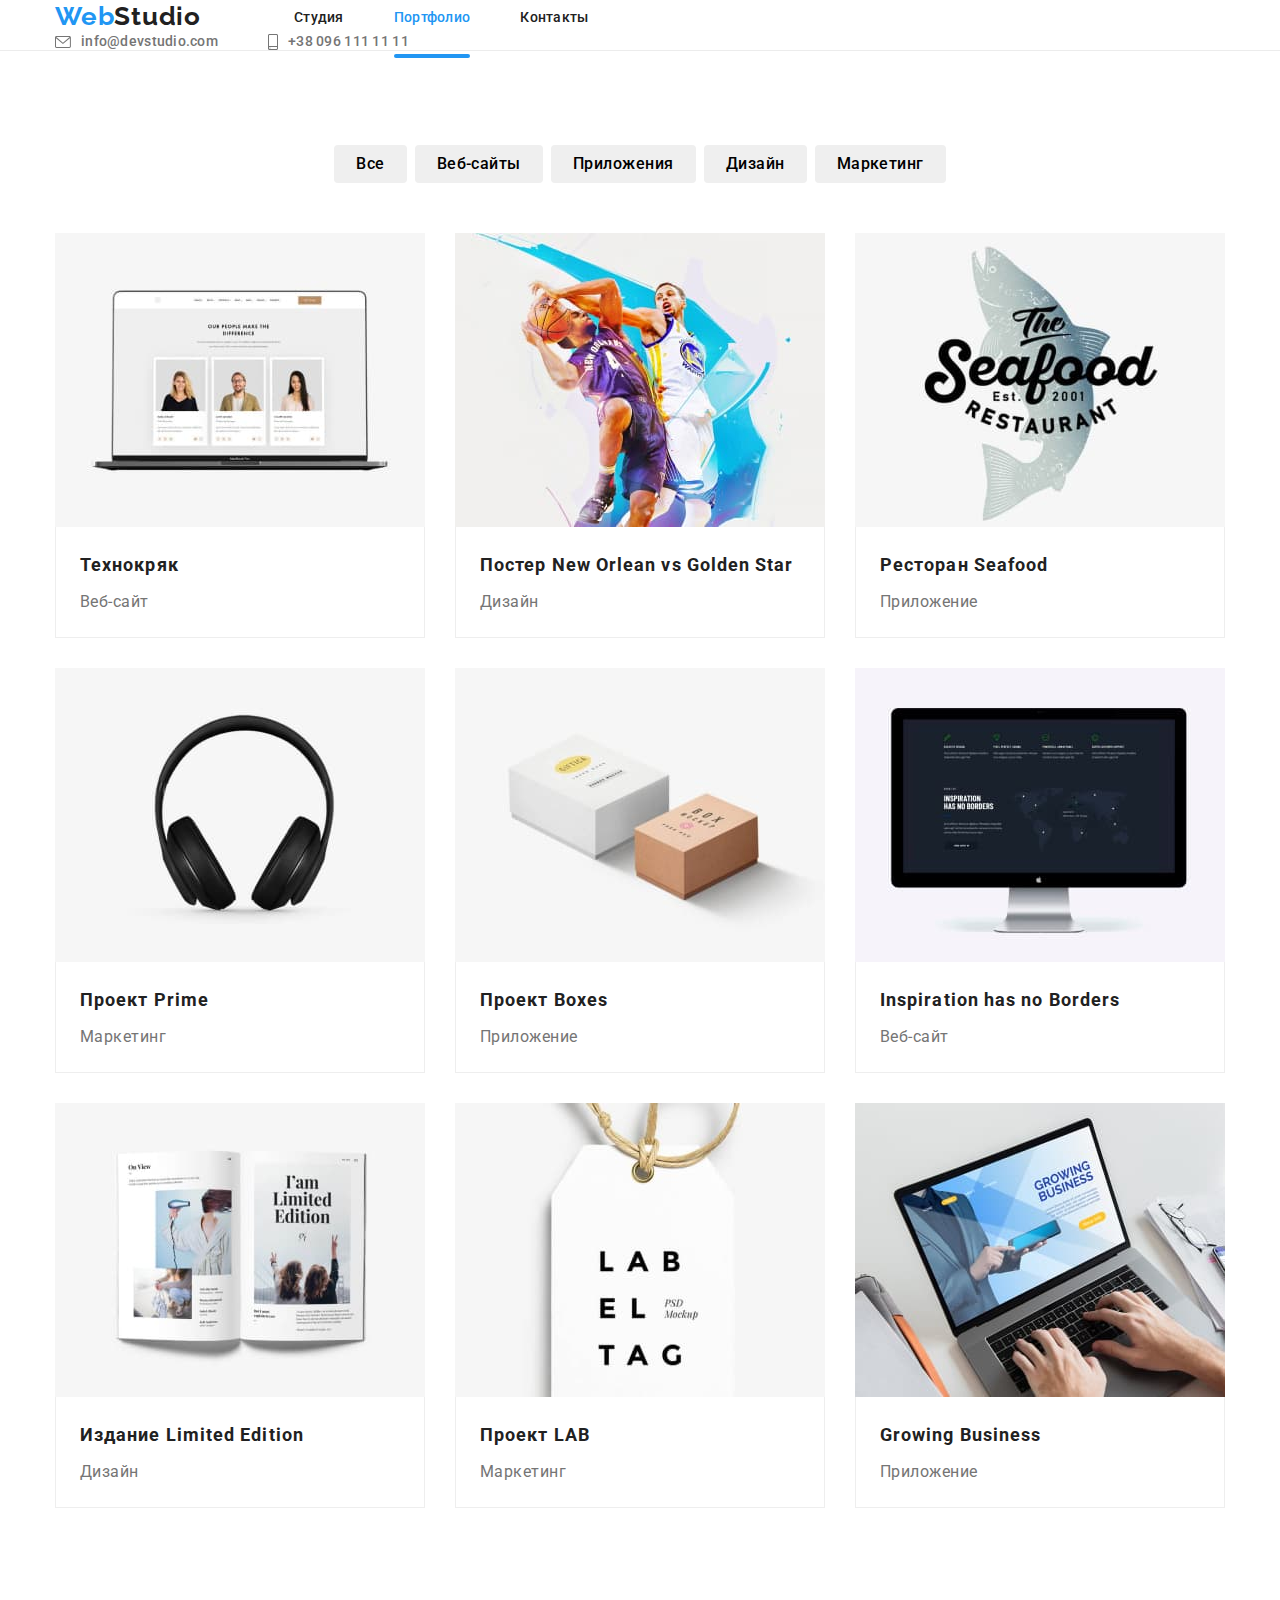
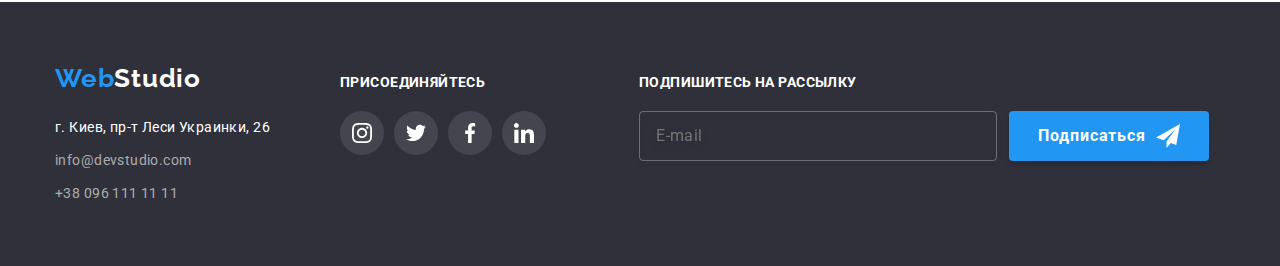
==== commit 06097bf9: "new setting" ====
--- a/portfolio.html
+++ b/portfolio.html
@@ -8,39 +8,41 @@
     <link rel="stylesheet" href="./css/main.min.css">
 </head>
 <body>
-    <header class="container header-container">
-        <nav class="site-nav">
-            <a href="./index.html" class="logo">Web<span class="logo__style">Studio</span></a>
-            <ul class="navigation">
-                <li class="navigation__item">
-                    <a href="./index.html" class="navigation__link ">Студия</a>
+    <header class="site-header">
+        <div class="container header-container">
+            <nav class="site-nav">
+                <a href="./index.html" class="logo">Web<span class="logo__style">Studio</span></a>
+                <ul class="navigation">
+                    <li class="navigation__item">
+                        <a href="./index.html" class="navigation__link ">Студия</a>
+                    </li>
+                    <li class="navigation__item">
+                        <a href="./portfolio.html" class="navigation__link navigation__link-current">Портфолио</a>
+                    </li>
+                    <li class="navigation__item">
+                        <a href="" class="navigation__link">Контакты</a>
+                    </li>
+                </ul>
+            </nav>
+            <ul class="contacts">
+                <li class="contacts__item">
+                    <a href="mailto:info@devstudio.com" class="contacts__link">
+                        <svg class="contacts__icon" width="16" height="12">
+                            <use href="./images/sprite.svg#icon-envelope">
+                            </use>
+                        </svg> info@devstudio.com
+                    </a>
                 </li>
-                <li class="navigation__item">
-                    <a href="./portfolio.html" class="navigation__link navigation__link-current">Портфолио</a>
-                </li>
-                <li class="navigation__item">
-                    <a href="" class="navigation__link">Контакты</a>
+                <li class="contacts__item">
+                    <a href="tel:+380961111111" class="contacts__link">
+                        <svg class="contacts__icon" width="10" height="16">
+                            <use href="./images/sprite.svg#icon-smartphone">
+                            </use>
+                        </svg> +38 096 111 11 11
+                    </a>
                 </li>
             </ul>
-        </nav>
-        <ul class="contacts">
-            <li class="contacts__item">
-                <a href="mailto:info@devstudio.com" class="contacts__link">
-                    <svg class="contacts__icon" width="16" height="12">
-                        <use href="./images/sprite.svg#icon-envelope">
-                        </use>
-                    </svg> info@devstudio.com
-                </a>
-            </li>
-            <li class="contacts__item">
-                <a href="tel:+380961111111" class="contacts__link">
-                    <svg class="contacts__icon" width="10" height="16">
-                        <use href="./images/sprite.svg#icon-smartphone">
-                        </use>
-                    </svg> +38 096 111 11 11
-                </a>
-            </li>
-        </ul>
+        </div>
     </header>
     <!--Основной контент страницы Портфолио-->
     <main>
--- a/css/main.min.css
+++ b/css/main.min.css
@@ -1,2 +1,2 @@
-@import url("https://fonts.googleapis.com/css2?family=Raleway:wght@700&family=Roboto:wght@400;500;700;900&display=swap");@import url("https://cdnjs.cloudflare.com/ajax/libs/modern-normalize/1.1.0/modern-normalize.css");*,::before,::after{-webkit-box-sizing:border-box;box-sizing:border-box}body{font-family:'Roboto', sans-serif;color:#757575}h1,h2,h3,p,ul{margin-top:0;margin-bottom:0}ul{padding:0;list-style:none}img{display:block;max-width:100%;height:auto}.logo{font-family:'Raleway', sans-serif;color:#2196f3;text-decoration:none;font-weight:700;font-size:26px;line-height:1.3;letter-spacing:0.03em;margin-right:93px}.logo__style{color:#212121}.logo__style-white{color:#ffff}.logo__footer{display:block;margin-right:0;margin-bottom:20px}.container{width:1200px;padding-left:15px;padding-right:15px;margin:0 auto}.logo{font-family:'Raleway', sans-serif;color:#2196f3;text-decoration:none;font-weight:700;font-size:26px;line-height:1.3;letter-spacing:0.03em;margin-right:93px}.logo__style{color:#212121}.logo__style-white{color:#ffff}.logo__footer{display:block;margin-right:0;margin-bottom:20px}.header-container{display:-webkit-box;display:-ms-flexbox;display:flex;-webkit-box-pack:justify;-ms-flex-pack:justify;justify-content:space-between;height:80px;padding-top:24px;padding-bottom:25px;-webkit-box-align:center;-ms-flex-align:center;align-items:center;border-bottom:1px solid #ececec}.navigation{display:-webkit-box;display:-ms-flexbox;display:flex}.navigation__item{margin-right:50px}.navigation__item:last-child{margin-right:0}.site-nav{display:-webkit-box;display:-ms-flexbox;display:flex;-webkit-box-align:center;-ms-flex-align:center;align-items:center}.navigation__link{position:relative;padding:32px 0;color:#212121;text-decoration:none;font-weight:500;font-size:14px;line-height:1.14;letter-spacing:0.02em;-webkit-transition:color 250ms cubic-bezier(0.4, 0, 0.2, 1);transition:color 250ms cubic-bezier(0.4, 0, 0.2, 1)}.navigation__link:hover,.navigation__link:focus{color:#2196f3}.navigation__link-current{color:#2196f3}.navigation__link-current::after{position:absolute;content:'';width:100%;height:4px;bottom:-1px;right:0;border-radius:2px;background-color:#2196f3}.contacts{display:-webkit-box;display:-ms-flexbox;display:flex}.contacts__item{margin-left:50px}.contacts__item:first-child{margin-left:0}.contacts__link{display:-webkit-box;display:-ms-flexbox;display:flex;-webkit-box-align:center;-ms-flex-align:center;align-items:center;color:#757575;font-weight:500;font-size:14px;line-height:1.14;letter-spacing:0.02em;text-decoration:none;-webkit-transition:color 250ms cubic-bezier(0.4, 0, 0.2, 1);transition:color 250ms cubic-bezier(0.4, 0, 0.2, 1)}.contacts__link:hover,.contacts__link:focus{color:#2196f3}.contacts__icon{margin-right:10px;fill:currentColor}.contacts__link:hover .contacts__icon,.contacts__link:focus .contacts__icon{color:#2196f3;fill:#2196f3;stroke:#2196f3}.hero{background-color:#2f303a;padding-top:200px;padding-bottom:200px;max-width:1600px;height:600px;margin-left:auto;margin-right:auto;background-image:-webkit-gradient(linear, left top, right top, from(rgba(47,48,58,0.4)), to(rgba(47,48,58,0.4))),url(../images/bgimg.jpg);background-image:linear-gradient(to right, rgba(47,48,58,0.4), rgba(47,48,58,0.4)),url(../images/bgimg.jpg);background-position:center;background-repeat:no-repeat;background-size:cover}.hero__heading{color:#ffff;font-weight:900;font-size:44px;line-height:1.36;text-align:center;letter-spacing:0.06em;text-transform:uppercase;margin-bottom:30px}.hero__container{display:-webkit-box;display:-ms-flexbox;display:flex;-webkit-box-orient:vertical;-webkit-box-direction:normal;-ms-flex-direction:column;flex-direction:column;-webkit-box-align:center;-ms-flex-align:center;align-items:center;-webkit-box-pack:center;-ms-flex-pack:center;justify-content:center}.hero__button{color:#ffff;background-color:#2196f3;font-family:inherit;font-weight:bold;font-size:16px;line-height:1.88;display:-webkit-box;display:-ms-flexbox;display:flex;-webkit-box-align:center;-ms-flex-align:center;align-items:center;text-align:center;letter-spacing:0.06em;cursor:pointer;border-radius:4px;padding:10px 32px;border:none;outline:none;-webkit-transition:opacity 250ms cubic-bezier(0.4, 0, 0.2, 1);transition:opacity 250ms cubic-bezier(0.4, 0, 0.2, 1)}.hero__button:hover{opacity:0.8}.backdrop{position:fixed;left:0;top:0;width:100%;height:100%;background-color:rgba(0,0,0,0.2);opacity:1;-webkit-transition:opacity 250ms cubic-bezier(0.4, 0, 0.2, 1);transition:opacity 250ms cubic-bezier(0.4, 0, 0.2, 1)}.backdrop.is-hidden{opacity:0;visibility:hidden;pointer-events:none}.modal{position:absolute;width:528px;min-height:581px;padding:40px 39px 40px 41px;left:50%;top:50%;-webkit-transform:translate(-50%, -50%) scale(1);transform:translate(-50%, -50%) scale(1);-webkit-transition:-webkit-transform 250ms cubic-bezier(0.4, 0, 0.2, 1);transition:-webkit-transform 250ms cubic-bezier(0.4, 0, 0.2, 1);transition:transform 250ms cubic-bezier(0.4, 0, 0.2, 1);transition:transform 250ms cubic-bezier(0.4, 0, 0.2, 1), -webkit-transform 250ms cubic-bezier(0.4, 0, 0.2, 1);background-color:#fff;-webkit-box-shadow:0px 1px 3px rgba(0,0,0,0.12),0px 1px 1px rgba(0,0,0,0.14),0px 2px 1px rgba(0,0,0,0.2);box-shadow:0px 1px 3px rgba(0,0,0,0.12),0px 1px 1px rgba(0,0,0,0.14),0px 2px 1px rgba(0,0,0,0.2);border-radius:4px}.button-close-modal{display:-webkit-box;display:-ms-flexbox;display:flex;-webkit-box-align:center;-ms-flex-align:center;align-items:center;position:absolute;top:8px;right:8px;width:30px;height:30px;background:#ffffff;border:1px solid rgba(0,0,0,0.1);border-radius:50%;cursor:pointer;-webkit-transition:fill 250ms cubic-bezier(0.4, 0, 0.2, 1);transition:fill 250ms cubic-bezier(0.4, 0, 0.2, 1)}.button-close-modal:hover .icon-close-modal,.button-close-modal:focus .icon-close-modal{fill:#2196f3}.modal__title{font-weight:700;font-size:20px;line-height:23px;text-align:center;letter-spacing:0.03em;color:#212121;margin-bottom:12px}.modal__box{position:relative;width:100%;margin-bottom:10px;cursor:pointer}.modal__label{display:block;margin-bottom:4px;font-size:12px;line-height:1.2;letter-spacing:0.01em;color:#757575}.modal__input{width:100%;min-height:40px;border:1px solid rgba(33,33,33,0.2);border-radius:4px;cursor:pointer;padding-left:40px;outline:none;-webkit-transition:border-color 250ms cubic-bezier(0.4, 0, 0.2, 1);transition:border-color 250ms cubic-bezier(0.4, 0, 0.2, 1)}.modal__input .modal__input:focus{border-color:#2196f3}.modal__icon{position:absolute;left:12px;bottom:11px;-webkit-transition:fill 250ms cubic-bezier(0.4, 0, 0.2, 1);transition:fill 250ms cubic-bezier(0.4, 0, 0.2, 1)}.modal__field:focus .modal__icon,.modal__field:hover .modal__icon{fill:#2196f3}.modal__comment{display:block;resize:none;width:100%;height:120px;padding:12px 16px;border:1px solid rgba(33,33,33,0.2);border-radius:4px;font-size:14px;line-height:16px;letter-spacing:0.01em;color:rgba(117,117,117,0.5);outline:none;-webkit-transition:border-color 250ms cubic-bezier(0.4, 0, 0.2, 1);transition:border-color 250ms cubic-bezier(0.4, 0, 0.2, 1)}.modal__comment:focus,.modal__comment:hover{border-color:#2196f3}.checkbox{display:-webkit-box;display:-ms-flexbox;display:flex;-webkit-box-pack:center;-ms-flex-pack:center;justify-content:center;-webkit-box-align:center;-ms-flex-align:center;align-items:center;margin-top:15px;margin-bottom:30px}.hidden{position:absolute;width:1px;height:1px;margin:-1px;padding:0;overflow:hidden;border:0;clip:rect(0 0 0 0)}.checkbox__send{display:-webkit-box;display:-ms-flexbox;display:flex;-webkit-box-pack:center;-ms-flex-pack:center;justify-content:center;-webkit-box-align:center;-ms-flex-align:center;align-items:center;width:16px;height:15px;border:2px solid #212121;border-radius:2px;margin-right:7px;-webkit-transition:border-color 250ms cubic-bezier(0.4, 0, 0.2, 1);transition:border-color 250ms cubic-bezier(0.4, 0, 0.2, 1)}.checkbox__label{display:-webkit-box;display:-ms-flexbox;display:flex;-webkit-box-pack:center;-ms-flex-pack:center;justify-content:center;-webkit-box-align:center;-ms-flex-align:center;align-items:center;font-size:14px;line-height:24px;letter-spacing:0.03em;color:#757575}.agreement-link{color:#2196f3;font-size:14px;line-height:24px;letter-spacing:0.03em}.checkbox__input:checked+.checkbox__label .checkbox__send{background-color:#2196f3;border:none}.checkbox__input:hover+.checkbox__label .checkbox__send,.checkbox__input:focus+.checkbox__label .checkbox__send{border-color:#2196f3}.modal-submit-button{margin:0 auto;width:200px;height:50px;color:#ffff;background-color:#2196f3;font-family:inherit;font-weight:700;font-size:16px;line-height:1.88;display:block;-webkit-box-align:center;-ms-flex-align:center;align-items:center;text-align:center;letter-spacing:0.06em;cursor:pointer;border-radius:4px;padding:10px 32px;border:none;outline:none;-webkit-box-shadow:0px 4px 4px rgba(0,0,0,0.15);box-shadow:0px 4px 4px rgba(0,0,0,0.15);border-radius:4px;-webkit-transition:background-color 250ms cubic-bezier(0.4, 0, 0.2, 1);transition:background-color 250ms cubic-bezier(0.4, 0, 0.2, 1)}.modal-submit-button:hover,.modal-submit-button:focus{background-color:#188ce8}.visually-hidden{position:absolute;clip:rect(0 0 0 0);width:1px;height:1px;margin:-1px}.section{padding-top:94px;padding-bottom:94px}.row{display:-webkit-box;display:-ms-flexbox;display:flex}.advantages__item{margin-left:30px}.advantages__item:first-child{margin-left:0}.advantages__box{display:-webkit-box;display:-ms-flexbox;display:flex;-webkit-box-pack:center;-ms-flex-pack:center;justify-content:center;-webkit-box-align:center;-ms-flex-align:center;align-items:center;width:270px;height:120px;background-color:#f5f4fa;border-radius:4px;margin-bottom:30px}.advantages__title{color:#212121;font-weight:700;font-size:14px;line-height:1.14;letter-spacing:0.03em;text-transform:uppercase;margin-bottom:10px}.advantages__text{color:#757575;font-size:14px;line-height:1.71;letter-spacing:0.05em}.section__work{padding-top:0px}.section__title{color:#212121;font-weight:bold;font-size:36px;line-height:1.17;text-align:center;letter-spacing:0.03em;margin-bottom:50px}.work__item{position:relative;margin-right:30px}.work__item:last-child{margin-right:0}.work__title{position:absolute;display:-webkit-box;display:-ms-flexbox;display:flex;-webkit-box-pack:center;-ms-flex-pack:center;justify-content:center;-webkit-box-align:center;-ms-flex-align:center;align-items:center;left:0;bottom:0;width:370px;height:70px;background-color:rgba(47,48,58,0.8)}.work__text{color:#ffff;font-weight:700;font-size:14px;line-height:1.14;letter-spacing:0.03em;text-transform:uppercase}.dream-team{background-color:#f5f4fa}.team__item{margin-right:30px}.team__item:last-child{margin-right:0}.team__content{display:-webkit-box;display:-ms-flexbox;display:flex;-webkit-box-orient:vertical;-webkit-box-direction:normal;-ms-flex-direction:column;flex-direction:column;background-color:#ffff;-webkit-box-shadow:0px 1px 3px rgba(0,0,0,0.12),0px 1px 1px rgba(0,0,0,0.14),0px 2px 1px rgba(0,0,0,0.2);box-shadow:0px 1px 3px rgba(0,0,0,0.12),0px 1px 1px rgba(0,0,0,0.14),0px 2px 1px rgba(0,0,0,0.2);border-radius:0px 0px 4px 4px}.team__card{padding-top:30px;padding-bottom:30px}.team__title{color:#212121;font-weight:500;font-size:16px;line-height:1.19;text-align:center;letter-spacing:0.03em;margin-bottom:10px}.team__text{color:#757575;font-size:16px;line-height:1.19;text-align:center;letter-spacing:0.03em;margin-bottom:16px}.networks{display:-webkit-box;display:-ms-flexbox;display:flex;-webkit-box-pack:center;-ms-flex-pack:center;justify-content:center;-webkit-box-align:center;-ms-flex-align:center;align-items:center}.networks__item{margin-right:10px}.networks__item:last-child{margin-right:0}.networks__link{display:-webkit-box;display:-ms-flexbox;display:flex;-webkit-box-pack:center;-ms-flex-pack:center;justify-content:center;-webkit-box-align:center;-ms-flex-align:center;align-items:center;border-radius:50%;width:44px;height:44px;-webkit-transition:background-color 250ms cubic-bezier(0.4, 0, 0.2, 1);transition:background-color 250ms cubic-bezier(0.4, 0, 0.2, 1)}.networks__link:focus,.networks__link:hover{background-color:#2196f3}.networks__icon{fill:#afb1b8;-webkit-transition:fill 250ms cubic-bezier(0.4, 0, 0.2, 1);transition:fill 250ms cubic-bezier(0.4, 0, 0.2, 1)}.networks__link:focus .networks__icon,.networks__link:hover .networks__icon{fill:#ffff}.clients__item{-webkit-box-sizing:border-box;box-sizing:border-box;-ms-flex-preferred-size:calc(100% / 6 - 30px);flex-basis:calc(100% / 6 - 30px);margin-right:30px}.clients__item:last-child{margin-right:0}.clients__link{display:-webkit-box;display:-ms-flexbox;display:flex;-webkit-box-pack:center;-ms-flex-pack:center;justify-content:center;-webkit-box-align:center;-ms-flex-align:center;align-items:center;width:170px;height:92px;border:1px solid #afb1b8;border-radius:4px;-webkit-transition:border-color 250ms cubic-bezier(0.4, 0, 0.2, 1);transition:border-color 250ms cubic-bezier(0.4, 0, 0.2, 1)}.clients__link:hover,.clients__link:focus{border-color:#2196f3}.clients__icon{display:block;margin-top:0;margin-bottom:0;width:106px;height:60px;fill:#afb1b8;-webkit-transition:fill 250ms cubic-bezier(0.4, 0, 0.2, 1);transition:fill 250ms cubic-bezier(0.4, 0, 0.2, 1)}.clients__link:focus .clients__icon,.clients__link:hover .clients__icon{fill:#2196f3}.section__projects{padding-top:94px;padding-bottom:64px}.filter{display:-webkit-box;display:-ms-flexbox;display:flex;-webkit-box-pack:center;-ms-flex-pack:center;justify-content:center;margin-bottom:50px}.filter__item{margin-right:8px}.filter__item:last-child{margin-right:0}.filter__style{font-family:inherit;font-weight:500;font-size:16px;line-height:1.62;text-align:center;letter-spacing:0.03em;border:none;border-radius:4px;padding:6px 22px;-webkit-transition:background-color 250ms cubic-bezier(0.4, 0, 0.2, 1),color 250ms cubic-bezier(0.4, 0, 0.2, 1),-webkit-box-shadow 250ms cubic-bezier(0.4, 0, 0.2, 1);transition:background-color 250ms cubic-bezier(0.4, 0, 0.2, 1),color 250ms cubic-bezier(0.4, 0, 0.2, 1),-webkit-box-shadow 250ms cubic-bezier(0.4, 0, 0.2, 1);transition:background-color 250ms cubic-bezier(0.4, 0, 0.2, 1),color 250ms cubic-bezier(0.4, 0, 0.2, 1),box-shadow 250ms cubic-bezier(0.4, 0, 0.2, 1);transition:background-color 250ms cubic-bezier(0.4, 0, 0.2, 1),color 250ms cubic-bezier(0.4, 0, 0.2, 1),box-shadow 250ms cubic-bezier(0.4, 0, 0.2, 1),-webkit-box-shadow 250ms cubic-bezier(0.4, 0, 0.2, 1)}.filter__style:focus,.filter__style:hover{color:#ffff;background-color:#2196f3;cursor:pointer;-webkit-box-shadow:0px 3px 1px rgba(0,0,0,0.1),0px 1px 2px rgba(0,0,0,0.08),0px 2px 2px rgba(0,0,0,0.12);box-shadow:0px 3px 1px rgba(0,0,0,0.1),0px 1px 2px rgba(0,0,0,0.08),0px 2px 2px rgba(0,0,0,0.12)}.project{display:-webkit-box;display:-ms-flexbox;display:flex;-ms-flex-wrap:wrap;flex-wrap:wrap;padding:0;margin:0;margin-left:calc(-1 * 30px);margin-top:calc(-1 * 30px)}.project__item{margin-left:30px;margin-top:30px;-ms-flex-preferred-size:calc(100 / 3 - 30px);flex-basis:calc(100 / 3 - 30px)}.project__content{display:-webkit-box;display:-ms-flexbox;display:flex;-webkit-box-orient:vertical;-webkit-box-direction:normal;-ms-flex-direction:column;flex-direction:column;background-color:#ffff;text-decoration:none;-webkit-transition:-webkit-box-shadow 250ms cubic-bezier(0.4, 0, 0.2, 1);transition:-webkit-box-shadow 250ms cubic-bezier(0.4, 0, 0.2, 1);transition:box-shadow 250ms cubic-bezier(0.4, 0, 0.2, 1);transition:box-shadow 250ms cubic-bezier(0.4, 0, 0.2, 1), -webkit-box-shadow 250ms cubic-bezier(0.4, 0, 0.2, 1)}.project__content:focus,.project__content:hover{-webkit-box-shadow:0px 1px 1px rgba(0,0,0,0.12),0px 4px 4px rgba(0,0,0,0.06),1px 4px 6px rgba(0,0,0,0.16);box-shadow:0px 1px 1px rgba(0,0,0,0.12),0px 4px 4px rgba(0,0,0,0.06),1px 4px 6px rgba(0,0,0,0.16);cursor:pointer}.project__wrapp{position:relative;overflow:hidden}.project-hidden-late{position:absolute;padding:63px 24px;width:370px;top:0;left:0;height:100%;-webkit-transform:translateY(100%);transform:translateY(100%);-webkit-transition:-webkit-transform 250ms cubic-bezier(0.4, 0, 0.2, 1);transition:-webkit-transform 250ms cubic-bezier(0.4, 0, 0.2, 1);transition:transform 250ms cubic-bezier(0.4, 0, 0.2, 1);transition:transform 250ms cubic-bezier(0.4, 0, 0.2, 1), -webkit-transform 250ms cubic-bezier(0.4, 0, 0.2, 1);font-size:18px;line-height:1.56;letter-spacing:0.03em;color:#ffffff;background:rgba(33,150,243,0.9)}.project__content:focus .project-hidden-late,.project__content:hover .project-hidden-late{-webkit-transform:translateY(0);transform:translateY(0)}.project__box{padding:20px 24px;border:1px solid #eeeeee;border-top:none}.project__title{color:#212121;font-weight:700;font-size:18px;line-height:2;letter-spacing:0.06em;margin-bottom:4px}.project__text{color:#757575;font-size:16px;line-height:1.88;letter-spacing:0.03em}.footer{background-color:#2f303a;padding-top:60px;padding-bottom:60px}.footer__position{display:-webkit-box;display:-ms-flexbox;display:flex;-webkit-box-align:baseline;-ms-flex-align:baseline;align-items:baseline}.footer__adress{-webkit-box-flex:1;-ms-flex-positive:1;flex-grow:1}.address__studio{list-style-type:none;font-style:normal;padding-left:0}.link-map{color:#ffff;text-decoration:none;font-size:14px;line-height:1.71;letter-spacing:0.03em;-webkit-transition:color 250ms cubic-bezier(0.4, 0, 0.2, 1);transition:color 250ms cubic-bezier(0.4, 0, 0.2, 1)}.link-map:hover,.link-map:focus{color:#2196f3}.address__item{padding-bottom:9px}.address__item:last-child{padding-bottom:0}.address__link{color:rgba(255,255,255,0.6);text-decoration:none;font-size:14px;line-height:1.71;letter-spacing:0.03em;-webkit-transition:color 250ms cubic-bezier(0.4, 0, 0.2, 1);transition:color 250ms cubic-bezier(0.4, 0, 0.2, 1)}.address__link:hover,.address__link:focus{color:#2196f3}.account{margin-left:70px}.account__title{color:#ffff;font-weight:700;font-size:14px;line-height:1.14;letter-spacing:0.03em;text-transform:uppercase;margin-bottom:20px}.account__list{display:-webkit-box;display:-ms-flexbox;display:flex}.account__item{margin-right:10px}.account__item:last-child{margin-right:0}.account__link{display:-webkit-box;display:-ms-flexbox;display:flex;-webkit-box-pack:center;-ms-flex-pack:center;justify-content:center;-webkit-box-align:center;-ms-flex-align:center;align-items:center;border-radius:50%;width:44px;height:44px;background-color:rgba(255,255,255,0.1);-webkit-transition:background-color 250ms cubic-bezier(0.4, 0, 0.2, 1);transition:background-color 250ms cubic-bezier(0.4, 0, 0.2, 1)}.account__link:hover,.account__link:focus{background-color:#2196f3}.account__icon{fill:#ffff}.footer-form-box{margin-left:93px}.form{display:-webkit-box;display:-ms-flexbox;display:flex;-webkit-box-orient:horizontal;-webkit-box-direction:normal;-ms-flex-direction:row;flex-direction:row}.form__input{background-color:transparent;outline:none;font-size:16px;line-height:20px;letter-spacing:0.03em;color:rgba(255,255,255,0.6);margin-right:12px;padding-left:16px;width:358px;height:50px;-webkit-transition:border-color 250ms cubic-bezier(0.4, 0, 0.2, 1);transition:border-color 250ms cubic-bezier(0.4, 0, 0.2, 1);border:1px solid rgba(255,255,255,0.3);-webkit-filter:drop-shadow(0px 4px 4px rgba(0,0,0,0.15));filter:drop-shadow(0px 4px 4px rgba(0,0,0,0.15));border-radius:4px;cursor:pointer}.form__input:hover,.form__input:focus{border-color:#2196f3}.form__submit{display:-webkit-box;display:-ms-flexbox;display:flex;-webkit-box-align:center;-ms-flex-align:center;align-items:center;-webkit-box-pack:center;-ms-flex-pack:center;justify-content:center;width:200px;height:50px;margin:0;font-family:inherit;font-weight:700;font-size:16px;line-height:30px;text-align:center;letter-spacing:0.06em;color:#ffffff;background-color:#2196f3;-webkit-box-shadow:0px 4px 4px rgba(0,0,0,0.15);box-shadow:0px 4px 4px rgba(0,0,0,0.15);border-radius:4px;border:none;cursor:pointer;-webkit-transition:background-color 250ms cubic-bezier(0.4, 0, 0.2, 1);transition:background-color 250ms cubic-bezier(0.4, 0, 0.2, 1)}.form__submit:focus,.form__submit:hover{background-color:#188ce8}.form__svg{margin-left:10px}
+@import url("https://cdnjs.cloudflare.com/ajax/libs/modern-normalize/1.1.0/modern-normalize.css");@import url("https://fonts.googleapis.com/css2?family=Raleway:wght@700&family=Roboto:wght@400;500;700;900&display=swap");body{font-family:'Roboto', sans-serif;color:#757575}h1,h2,h3,p,ul{margin-top:0;margin-bottom:0}ul{padding:0;list-style:none}img{display:block;max-width:100%;height:auto}.logo{font-family:'Raleway', sans-serif;color:#2196f3;text-decoration:none;font-weight:700;font-size:26px;line-height:1.3;letter-spacing:0.03em;margin-right:93px}.logo__style{color:#212121}.logo__style-white{color:#ffff}.logo__footer{display:block;margin-right:0;margin-bottom:20px}.container{max-width:1200px;padding-left:15px;padding-right:15px;margin:0 auto}.site-header{border-bottom:1px solid #ececec}.header__container{display:flex;justify-content:space-between;height:80px;padding-top:24px;padding-bottom:25px;align-items:center}.navigation{display:flex}.navigation__item{margin-right:50px}.navigation__item:last-child{margin-right:0}.site-nav{display:flex;align-items:center}.navigation__link{position:relative;padding:32px 0;color:#212121;text-decoration:none;font-weight:500;font-size:14px;line-height:1.14;letter-spacing:0.02em;transition:color 250ms cubic-bezier(0.4, 0, 0.2, 1)}.navigation__link:hover,.navigation__link:focus{color:#2196f3}.navigation__link-current{color:#2196f3}.navigation__link-current::after{position:absolute;content:'';width:100%;height:4px;bottom:-1px;right:0;border-radius:2px;background-color:#2196f3}.contacts{display:flex}.contacts__item{margin-left:50px}.contacts__item:first-child{margin-left:0}.contacts__link{display:flex;align-items:center;color:#757575;font-weight:500;font-size:14px;line-height:1.14;letter-spacing:0.02em;text-decoration:none;transition:color 250ms cubic-bezier(0.4, 0, 0.2, 1)}.contacts__link:hover,.contacts__link:focus{color:#2196f3}.contacts__icon{margin-right:10px;fill:currentColor}.contacts__link:hover .contacts__icon,.contacts__link:focus .contacts__icon{color:#2196f3;fill:#2196f3;stroke:#2196f3}.hero{background-color:#2f303a;padding-top:200px;padding-bottom:200px;max-width:1600px;height:600px;margin-left:auto;margin-right:auto;background-image:linear-gradient(to right, rgba(47,48,58,0.4), rgba(47,48,58,0.4)),url(../images/bgimg.jpg);background-position:center;background-repeat:no-repeat;background-size:cover}.hero__heading{color:#ffff;font-weight:900;font-size:44px;line-height:1.36;text-align:center;letter-spacing:0.06em;text-transform:uppercase;margin-bottom:30px}.hero__container{display:flex;flex-direction:column;align-items:center;justify-content:center}.hero__button{color:#ffff;background-color:#2196f3;font-family:inherit;font-weight:bold;font-size:16px;line-height:1.88;display:flex;align-items:center;text-align:center;letter-spacing:0.06em;cursor:pointer;border-radius:4px;padding:10px 32px;border:none;outline:none;transition:opacity 250ms cubic-bezier(0.4, 0, 0.2, 1)}.hero__button:hover{opacity:0.8}.backdrop{position:fixed;left:0;top:0;width:100%;height:100%;background-color:rgba(0,0,0,0.2);opacity:1;transition:opacity 250ms cubic-bezier(0.4, 0, 0.2, 1)}.backdrop.is-hidden{opacity:0;visibility:hidden;pointer-events:none}.modal{position:absolute;width:528px;min-height:581px;padding:40px 39px 40px 41px;left:50%;top:50%;transform:translate(-50%, -50%) scale(1);transition:transform 250ms cubic-bezier(0.4, 0, 0.2, 1);background-color:#fff;box-shadow:0px 1px 3px rgba(0,0,0,0.12),0px 1px 1px rgba(0,0,0,0.14),0px 2px 1px rgba(0,0,0,0.2);border-radius:4px}.button-close-modal{display:flex;align-items:center;position:absolute;top:8px;right:8px;width:30px;height:30px;background:#ffffff;border:1px solid rgba(0,0,0,0.1);border-radius:50%;cursor:pointer;transition:fill 250ms cubic-bezier(0.4, 0, 0.2, 1)}.button-close-modal:hover .icon-close-modal,.button-close-modal:focus .icon-close-modal{fill:#2196f3}.modal__title{font-weight:700;font-size:20px;line-height:23px;text-align:center;letter-spacing:0.03em;color:#212121;margin-bottom:12px}.modal__box{position:relative;width:100%;margin-bottom:10px;cursor:pointer}.modal__label{display:block;margin-bottom:4px;font-size:12px;line-height:1.2;letter-spacing:0.01em;color:#757575}.modal__input{width:100%;min-height:40px;border:1px solid rgba(33,33,33,0.2);border-radius:4px;cursor:pointer;padding-left:40px;outline:none;transition:border-color 250ms cubic-bezier(0.4, 0, 0.2, 1)}.modal__input .modal__input:focus{border-color:#2196f3}.modal__icon{position:absolute;left:12px;bottom:11px;transition:fill 250ms cubic-bezier(0.4, 0, 0.2, 1)}.modal__field:focus .modal__icon,.modal__field:hover .modal__icon{fill:#2196f3}.modal__comment{display:block;resize:none;width:100%;height:120px;padding:12px 16px;border:1px solid rgba(33,33,33,0.2);border-radius:4px;font-size:14px;line-height:16px;letter-spacing:0.01em;color:rgba(117,117,117,0.5);outline:none;transition:border-color 250ms cubic-bezier(0.4, 0, 0.2, 1)}.modal__comment:focus,.modal__comment:hover{border-color:#2196f3}.checkbox{display:flex;justify-content:center;align-items:center;margin-top:15px;margin-bottom:30px}.hidden{position:absolute;width:1px;height:1px;margin:-1px;padding:0;overflow:hidden;border:0;clip:rect(0 0 0 0)}.checkbox__send{display:flex;justify-content:center;align-items:center;width:16px;height:15px;border:2px solid #212121;border-radius:2px;margin-right:7px;transition:border-color 250ms cubic-bezier(0.4, 0, 0.2, 1)}.checkbox__label{display:flex;justify-content:center;align-items:center;font-size:14px;line-height:24px;letter-spacing:0.03em;color:#757575}.agreement-link{color:#2196f3;font-size:14px;line-height:24px;letter-spacing:0.03em}.checkbox__input:checked+.checkbox__label .checkbox__send{background-color:#2196f3;border:none}.checkbox__input:hover+.checkbox__label .checkbox__send,.checkbox__input:focus+.checkbox__label .checkbox__send{border-color:#2196f3}.modal-submit-button{margin:0 auto;width:200px;height:50px;color:#ffff;background-color:#2196f3;font-family:inherit;font-weight:700;font-size:16px;line-height:1.88;display:block;align-items:center;text-align:center;letter-spacing:0.06em;cursor:pointer;border-radius:4px;padding:10px 32px;border:none;outline:none;box-shadow:0px 4px 4px rgba(0,0,0,0.15);border-radius:4px;transition:background-color 250ms cubic-bezier(0.4, 0, 0.2, 1)}.modal-submit-button:hover,.modal-submit-button:focus{background-color:#188ce8}.visually-hidden{position:absolute;clip:rect(0 0 0 0);width:1px;height:1px;margin:-1px}.section{padding-top:94px;padding-bottom:94px}.row{display:flex}.advantages__item{margin-left:30px}.advantages__item:first-child{margin-left:0}.advantages__box{display:flex;justify-content:center;align-items:center;width:270px;height:120px;background-color:#f5f4fa;border-radius:4px;margin-bottom:30px}.advantages__title{color:#212121;font-weight:700;font-size:14px;line-height:1.14;letter-spacing:0.03em;text-transform:uppercase;margin-bottom:10px}.advantages__text{color:#757575;font-size:14px;line-height:1.71;letter-spacing:0.05em}.section__work{padding-top:0px}.section__title{color:#212121;font-weight:bold;font-size:36px;line-height:1.17;text-align:center;letter-spacing:0.03em;margin-bottom:50px}.work__item{position:relative;margin-right:30px}.work__item:last-child{margin-right:0}.work__title{position:absolute;display:flex;justify-content:center;align-items:center;left:0;bottom:0;width:370px;height:70px;background-color:rgba(47,48,58,0.8)}.work__text{color:#ffff;font-weight:700;font-size:14px;line-height:1.14;letter-spacing:0.03em;text-transform:uppercase}.dream-team{background-color:#f5f4fa}.team__item{margin-right:30px}.team__item:last-child{margin-right:0}.team__content{display:flex;flex-direction:column;background-color:#ffff;box-shadow:0px 1px 3px rgba(0,0,0,0.12),0px 1px 1px rgba(0,0,0,0.14),0px 2px 1px rgba(0,0,0,0.2);border-radius:0px 0px 4px 4px}.team__card{padding-top:30px;padding-bottom:30px}.team__title{color:#212121;font-weight:500;font-size:16px;line-height:1.19;text-align:center;letter-spacing:0.03em;margin-bottom:10px}.team__text{color:#757575;font-size:16px;line-height:1.19;text-align:center;letter-spacing:0.03em;margin-bottom:16px}.networks{display:flex;justify-content:center;align-items:center}.networks__item{margin-right:10px}.networks__item:last-child{margin-right:0}.networks__link{display:flex;justify-content:center;align-items:center;border-radius:50%;width:44px;height:44px;transition:background-color 250ms cubic-bezier(0.4, 0, 0.2, 1)}.networks__link:focus,.networks__link:hover{background-color:#2196f3}.networks__icon{fill:#afb1b8;transition:fill 250ms cubic-bezier(0.4, 0, 0.2, 1)}.networks__link:focus .networks__icon,.networks__link:hover .networks__icon{fill:#ffff}.clients__item{box-sizing:border-box;flex-basis:calc(100% / 6 - 30px);margin-right:30px}.clients__item:last-child{margin-right:0}.clients__link{display:flex;justify-content:center;align-items:center;width:170px;height:92px;border:1px solid #afb1b8;border-radius:4px;transition:border-color 250ms cubic-bezier(0.4, 0, 0.2, 1)}.clients__link:hover,.clients__link:focus{border-color:#2196f3}.clients__icon{display:block;margin-top:0;margin-bottom:0;width:106px;height:60px;fill:#afb1b8;transition:fill 250ms cubic-bezier(0.4, 0, 0.2, 1)}.clients__link:focus .clients__icon,.clients__link:hover .clients__icon{fill:#2196f3}.section__projects{padding-top:94px;padding-bottom:64px}.filter{display:flex;justify-content:center;margin-bottom:50px}.filter__item{margin-right:8px}.filter__item:last-child{margin-right:0}.filter__style{font-family:inherit;font-weight:500;font-size:16px;line-height:1.62;text-align:center;letter-spacing:0.03em;border:none;border-radius:4px;padding:6px 22px;transition:background-color 250ms cubic-bezier(0.4, 0, 0.2, 1),color 250ms cubic-bezier(0.4, 0, 0.2, 1),box-shadow 250ms cubic-bezier(0.4, 0, 0.2, 1)}.filter__style:focus,.filter__style:hover{color:#ffff;background-color:#2196f3;cursor:pointer;box-shadow:0px 3px 1px rgba(0,0,0,0.1),0px 1px 2px rgba(0,0,0,0.08),0px 2px 2px rgba(0,0,0,0.12)}.project{display:flex;flex-wrap:wrap;padding:0;margin:0;margin-left:calc(-1 * 30px);margin-top:calc(-1 * 30px)}.project__item{margin-left:30px;margin-top:30px;flex-basis:calc(100 / 3 - 30px)}.project__content{display:flex;flex-direction:column;background-color:#ffff;text-decoration:none;transition:box-shadow 250ms cubic-bezier(0.4, 0, 0.2, 1)}.project__content:focus,.project__content:hover{box-shadow:0px 1px 1px rgba(0,0,0,0.12),0px 4px 4px rgba(0,0,0,0.06),1px 4px 6px rgba(0,0,0,0.16);cursor:pointer}.project__wrapp{position:relative;overflow:hidden}.project-hidden-late{position:absolute;padding:63px 24px;width:370px;top:0;left:0;height:100%;transform:translateY(100%);transition:transform 250ms cubic-bezier(0.4, 0, 0.2, 1);font-size:18px;line-height:1.56;letter-spacing:0.03em;color:#ffffff;background:rgba(33,150,243,0.9)}.project__content:focus .project-hidden-late,.project__content:hover .project-hidden-late{transform:translateY(0)}.project__box{padding:20px 24px;border:1px solid #eeeeee;border-top:none}.project__title{color:#212121;font-weight:700;font-size:18px;line-height:2;letter-spacing:0.06em;margin-bottom:4px}.project__text{color:#757575;font-size:16px;line-height:1.88;letter-spacing:0.03em}.footer{background-color:#2f303a;padding-top:60px;padding-bottom:60px}.footer__position{display:flex;align-items:baseline}.footer__adress{flex-grow:1}.address__studio{list-style-type:none;font-style:normal;padding-left:0}.link-map{color:#ffff;text-decoration:none;font-size:14px;line-height:1.71;letter-spacing:0.03em;transition:color 250ms cubic-bezier(0.4, 0, 0.2, 1)}.link-map:hover,.link-map:focus{color:#2196f3}.address__item{padding-bottom:9px}.address__item:last-child{padding-bottom:0}.address__link{color:rgba(255,255,255,0.6);text-decoration:none;font-size:14px;line-height:1.71;letter-spacing:0.03em;transition:color 250ms cubic-bezier(0.4, 0, 0.2, 1)}.address__link:hover,.address__link:focus{color:#2196f3}.account{margin-left:70px}.account__title{color:#ffff;font-weight:700;font-size:14px;line-height:1.14;letter-spacing:0.03em;text-transform:uppercase;margin-bottom:20px}.account__list{display:flex}.account__item{margin-right:10px}.account__item:last-child{margin-right:0}.account__link{display:flex;justify-content:center;align-items:center;border-radius:50%;width:44px;height:44px;background-color:rgba(255,255,255,0.1);transition:background-color 250ms cubic-bezier(0.4, 0, 0.2, 1)}.account__link:hover,.account__link:focus{background-color:#2196f3}.account__icon{fill:#ffff}.footer-form-box{margin-left:93px}.form{display:flex;flex-direction:row}.form__input{background-color:transparent;outline:none;font-size:16px;line-height:20px;letter-spacing:0.03em;color:rgba(255,255,255,0.6);margin-right:12px;padding-left:16px;width:358px;height:50px;transition:border-color 250ms cubic-bezier(0.4, 0, 0.2, 1);border:1px solid rgba(255,255,255,0.3);filter:drop-shadow(0px 4px 4px rgba(0,0,0,0.15));border-radius:4px;cursor:pointer}.form__input:hover,.form__input:focus{border-color:#2196f3}.form__submit{display:flex;align-items:center;justify-content:center;width:200px;height:50px;margin:0;font-family:inherit;font-weight:700;font-size:16px;line-height:30px;text-align:center;letter-spacing:0.06em;color:#ffffff;background-color:#2196f3;box-shadow:0px 4px 4px rgba(0,0,0,0.15);border-radius:4px;border:none;cursor:pointer;transition:background-color 250ms cubic-bezier(0.4, 0, 0.2, 1)}.form__submit:focus,.form__submit:hover{background-color:#188ce8}.form__svg{margin-left:10px}
 /*# sourceMappingURL=main.min.css.map */